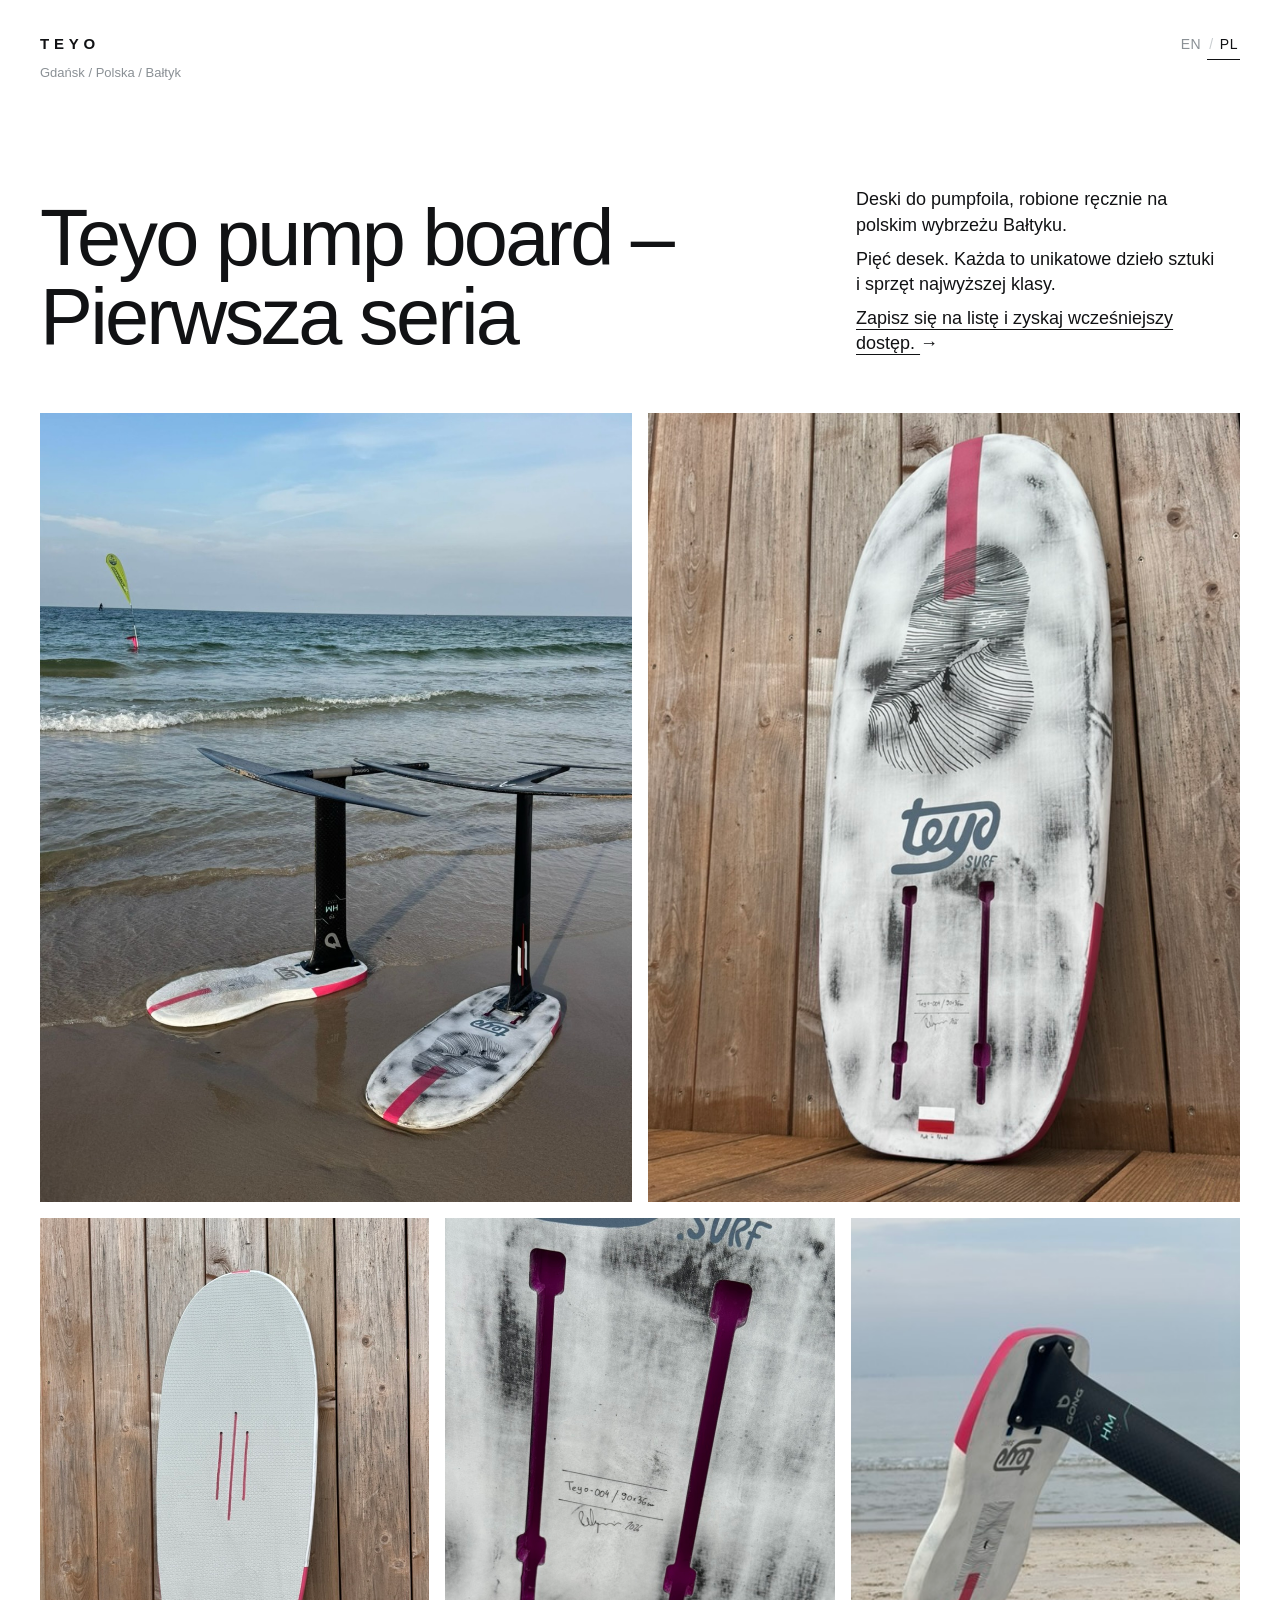
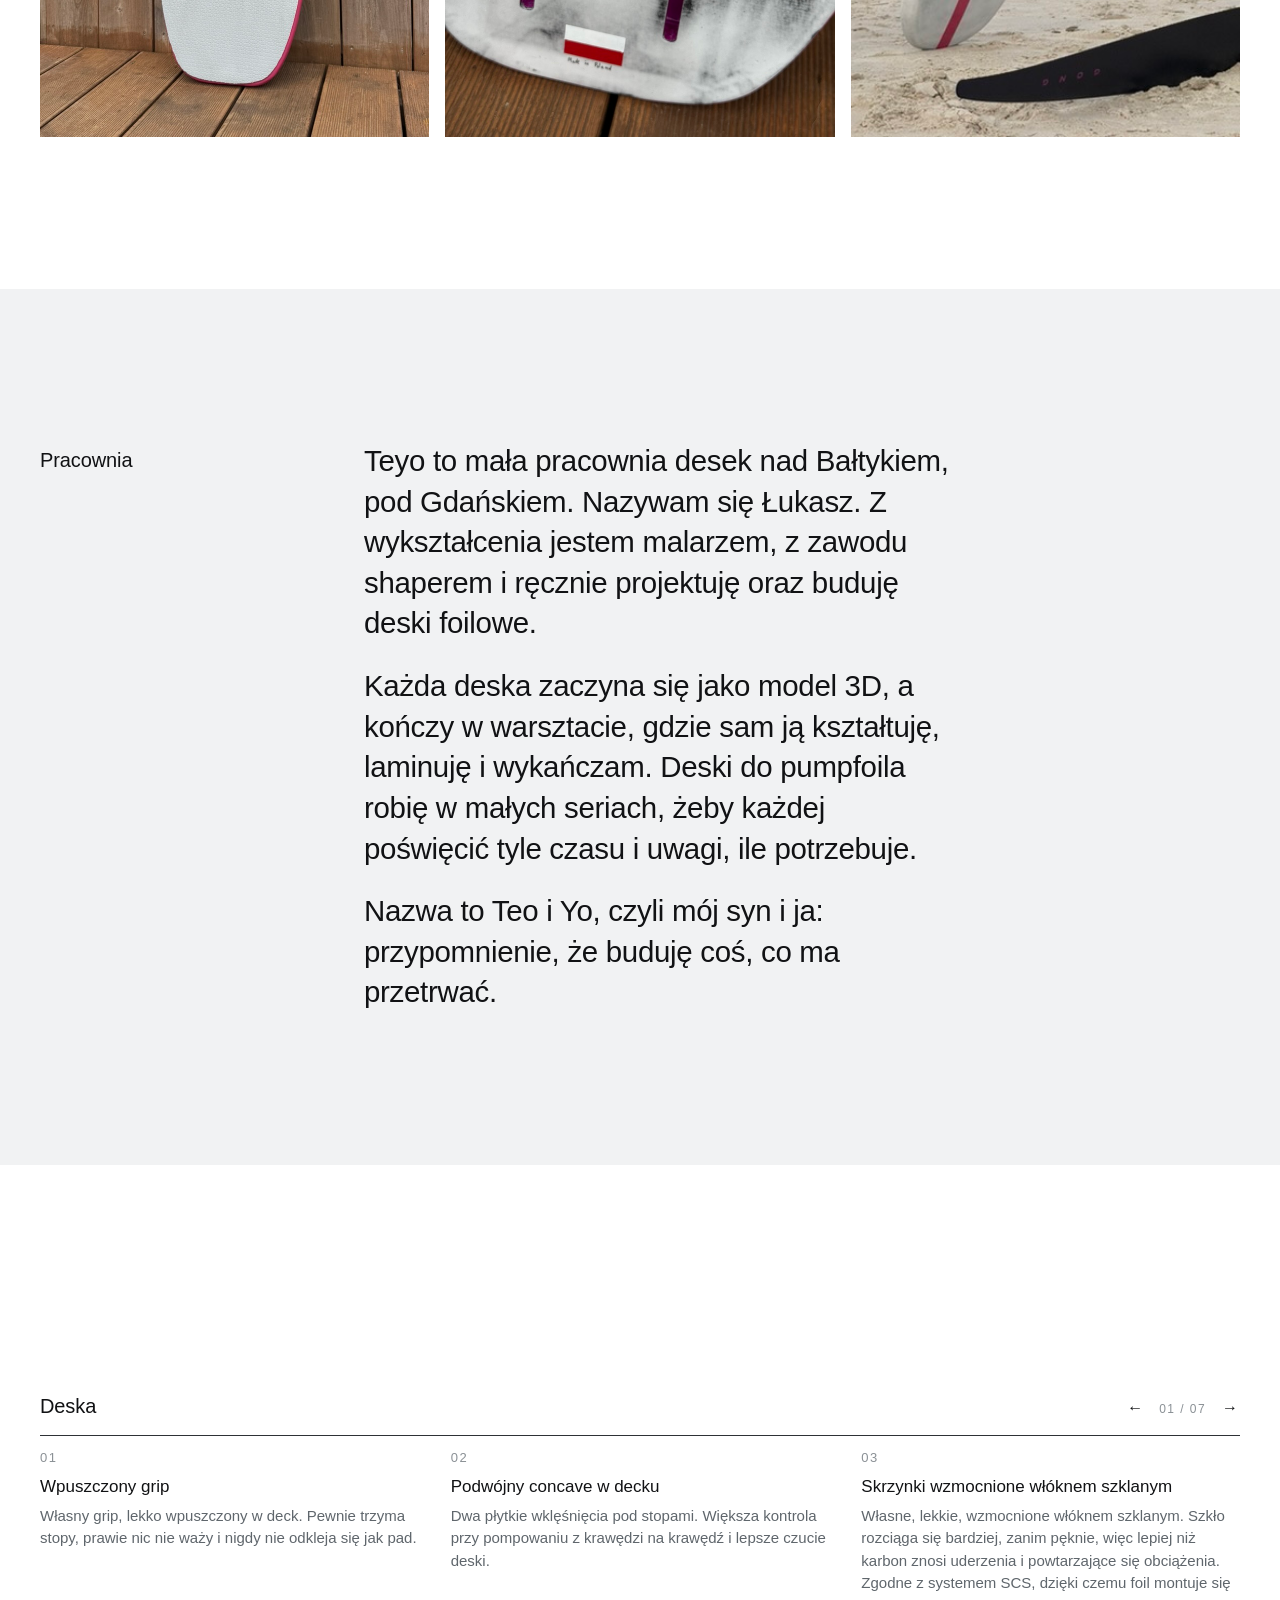
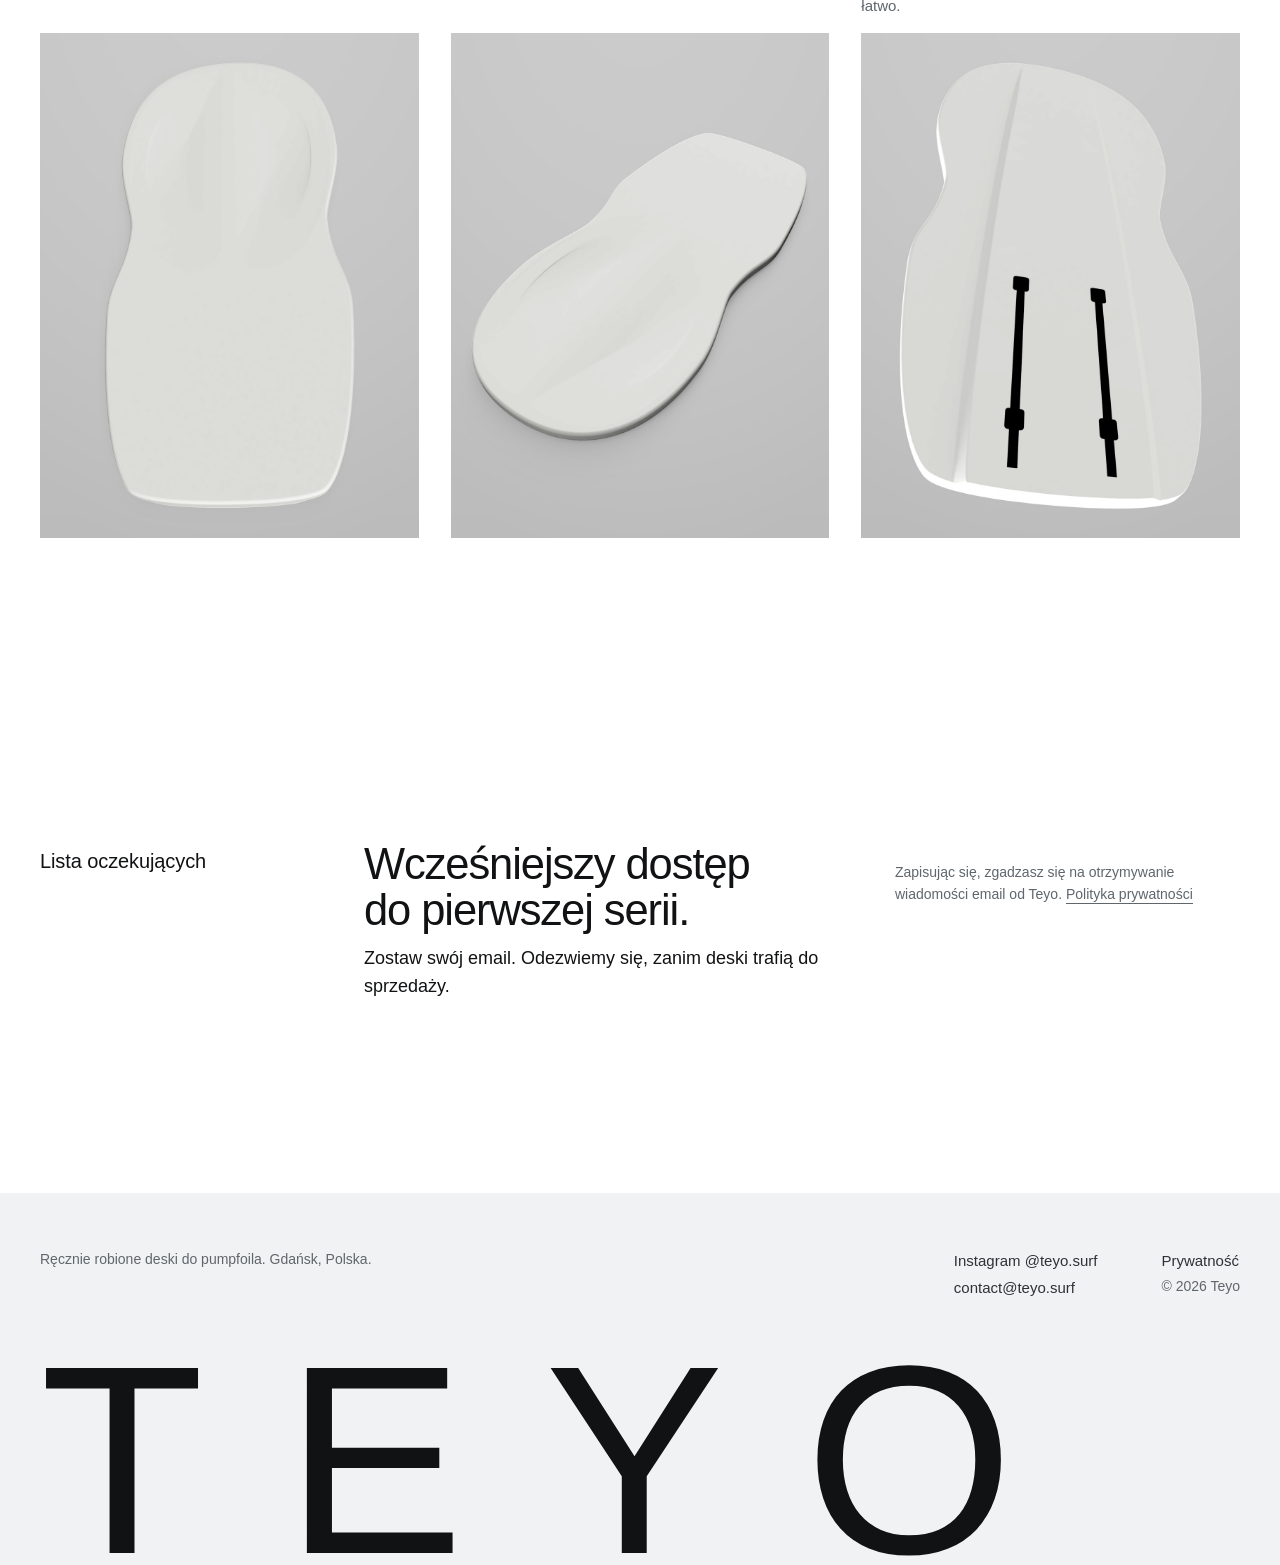
==== pl/index.html @ 52863d44 "Polish version, EN/PL switch, workshop section, carousel renders, design pass, micro-animations Co-A" ====
<!doctype html>
<html lang="pl">
<head>
  <meta charset="utf-8">
  <meta name="viewport" content="width=device-width, initial-scale=1">
  <title>Teyo pump board – Pierwsza seria</title>
  <meta name="description" content="Ręcznie robione deski do pumpfoila znad Bałtyku, Gdańsk. Pierwsza seria: pięć numerowanych desek. Zapisz się na listę oczekujących i zyskaj wcześniejszy dostęp.">
  <link rel="canonical" href="https://teyo.surf/pl/">
  <link rel="alternate" hreflang="en" href="https://teyo.surf/">
  <link rel="alternate" hreflang="pl" href="https://teyo.surf/pl/">
  <link rel="alternate" hreflang="x-default" href="https://teyo.surf/">
  <meta name="theme-color" content="#ffffff">
  <script>document.documentElement.classList.add('js')</script>

  <link rel="icon" href="../favicon.svg" type="image/svg+xml">
  <link rel="icon" href="../favicon-32.png" type="image/png" sizes="32x32">
  <link rel="apple-touch-icon" href="../apple-touch-icon.png">

  <meta property="og:type" content="website">
  <meta property="og:site_name" content="Teyo">
  <meta property="og:url" content="https://teyo.surf/pl/">
  <meta property="og:title" content="Teyo pump board – Pierwsza seria">
  <meta property="og:description" content="Ręcznie robione deski do pumpfoila znad Bałtyku. Pięć numerowanych desek. Zapisz się na listę oczekujących i zyskaj wcześniejszy dostęp.">
  <meta property="og:image" content="https://teyo.surf/images/og.jpg">
  <meta property="og:image:width" content="1200">
  <meta property="og:image:height" content="630">
  <meta property="og:image:alt" content="Teyo pump board. Pierwsza seria.">
  <meta property="og:locale" content="pl_PL">
  <meta name="twitter:card" content="summary_large_image">

  <link rel="stylesheet" href="../styles.css">
</head>
<body>
  <a class="skip" href="#waitlist">Przejdź do listy oczekujących</a>

  <header class="topbar">
    <div class="wrap">
      <div class="brand">
        <a class="wordmark" href="./">TEYO</a>
        <span class="brand__place">Gdańsk / Polska / Bałtyk</span>
      </div>
      <nav class="lang label" aria-label="Język">
        <a href="../" data-lang="en" hreflang="en" lang="en">EN</a>
        <a href="./" data-lang="pl" aria-current="true">PL</a>
      </nav>
    </div>
  </header>

  <main>
    <section class="intro">
      <div class="wrap intro__grid">
        <h1 class="lines"><span class="line"><span data-line style="--i:0">Teyo pump board&nbsp;–</span></span> <span class="line"><span data-line style="--i:1">Pierwsza seria</span></span></h1>
        <div class="intro__text reveal" style="--d:3">
          <p>Deski do pumpfoila, robione ręcznie na polskim wybrzeżu Bałtyku.</p>
          <p>Pięć desek. Każda to unikatowe dzieło sztuki i sprzęt najwyższej klasy.</p>
          <p><a class="intro__link" href="#waitlist">Zapisz się na listę i zyskaj wcześniejszy dostęp. <span aria-hidden="true">&rarr;</span></a></p>
        </div>
      </div>
    </section>

    <!-- PHOTOS — images/photo-1.jpg … photo-5.jpg (3:4). A grey placeholder shows if a file is missing. -->
    <div class="wrap photos">
      <figure class="photo photo--drift reveal reveal--settle" style="--d:0" data-label="Zdjęcie 1">
        <img src="../images/photo-1.jpg" alt="Dwie deski Teyo z foilami na brzegu Bałtyku" width="768" height="1024" loading="lazy" onerror="this.remove()">
      </figure>
      <figure class="photo reveal reveal--settle" style="--d:1" data-label="Zdjęcie 2">
        <img src="../images/photo-2.jpg" alt="Spód deski Teyo" width="768" height="1024" loading="lazy" onerror="this.remove()">
      </figure>
      <figure class="photo reveal reveal--settle" style="--d:2" data-label="Zdjęcie 3">
        <img src="../images/photo-3.jpg" alt="Szary grip na decku deski Teyo" width="768" height="1024" loading="lazy" onerror="this.remove()">
      </figure>
      <figure class="photo reveal reveal--settle" style="--d:0" data-label="Zdjęcie 4">
        <img src="../images/photo-4.jpg" alt="Deska numer Teyo-004, podpisana, zrobiona w Polsce" width="768" height="1024" loading="lazy" onerror="this.remove()">
      </figure>
      <figure class="photo reveal reveal--settle" style="--d:1" data-label="Zdjęcie 5">
        <img src="../images/photo-5.jpg" alt="Deska Teyo z foilem na plaży" width="768" height="1024" loading="lazy" onerror="this.remove()">
      </figure>
    </div>

    <section class="about" aria-labelledby="about-label">
      <div class="wrap section-grid">
        <h2 class="side-head reveal" id="about-label">Pracownia</h2>
        <div class="about__text">
          <p class="reveal" style="--d:1">Teyo to mała pracownia desek nad Bałtykiem, pod Gdańskiem. Nazywam się Łukasz. Z wykształcenia jestem malarzem, z zawodu shaperem i ręcznie projektuję oraz buduję deski foilowe.</p>
          <p class="reveal" style="--d:2">Każda deska zaczyna się jako model 3D, a kończy w warsztacie, gdzie sam ją kształtuję, laminuję i wykańczam. Deski do pumpfoila robię w małych seriach, żeby każdej poświęcić tyle czasu i uwagi, ile potrzebuje.</p>
          <p class="reveal" style="--d:3">Nazwa to Teo i Yo, czyli mój syn i ja: przypomnienie, że buduję coś, co ma przetrwać.</p>
        </div>
      </div>
    </section>

    <!-- FEATURES CAROUSEL
         Photos: images/feature-1.jpg … feature-7.jpg (grey placeholder until the file exists). -->
    <section class="features" aria-labelledby="features-label">
      <div class="wrap">
        <div class="features__head reveal">
          <h2 class="side-head" id="features-label">Deska</h2>
          <div class="features__nav" hidden>
            <button type="button" class="features__btn" data-dir="-1" aria-label="Poprzednia">&larr;</button>
            <span class="features__count" aria-live="polite">01 / 07</span>
            <button type="button" class="features__btn" data-dir="1" aria-label="Następna">&rarr;</button>
          </div>
        </div>
        <ol class="features__track reveal" tabindex="0" style="--d:1">
          <li class="feature">
            <span class="feature__no">01</span>
            <h3 class="feature__title">Wpuszczony grip</h3>
            <p class="feature__text">Własny grip, lekko wpuszczony w deck. Pewnie trzyma stopy, prawie nic nie waży i nigdy nie odkleja się jak pad.</p>
            <figure class="photo feature__photo" data-label="Zdjęcie">
              <img src="../images/feature-1.jpg" alt="Render decku z góry, z wgłębieniem na wpuszczony grip" width="1080" height="1440" loading="lazy" onerror="this.remove()">
            </figure>
          </li>
          <li class="feature">
            <span class="feature__no">02</span>
            <h3 class="feature__title">Podwójny concave w decku</h3>
            <p class="feature__text">Dwa płytkie wklęśnięcia pod stopami. Większa kontrola przy pompowaniu z krawędzi na krawędź i lepsze czucie deski.</p>
            <figure class="photo feature__photo" data-label="Zdjęcie">
              <img src="../images/feature-2.jpg" alt="Render decku pod kątem, widoczny podwójny concave" width="1080" height="1440" loading="lazy" onerror="this.remove()">
            </figure>
          </li>
          <li class="feature">
            <span class="feature__no">03</span>
            <h3 class="feature__title">Skrzynki wzmocnione włóknem szklanym</h3>
            <p class="feature__text">Własne, lekkie, wzmocnione włóknem szklanym. Szkło rozciąga się bardziej, zanim pęknie, więc lepiej niż karbon znosi uderzenia i powtarzające się obciążenia. Zgodne z systemem SCS, dzięki czemu foil montuje się łatwo.</p>
            <figure class="photo feature__photo" data-label="Zdjęcie">
              <img src="../images/feature-3.jpg" alt="Render spodu z dwiema skrzynkami na foil" width="1080" height="1440" loading="lazy" onerror="this.remove()">
            </figure>
          </li>
          <li class="feature">
            <span class="feature__no">04</span>
            <h3 class="feature__title">Kanały w spodzie</h3>
            <p class="feature__text">Podłużne kanały wlaminowane w spód działają jak żebra: wzmacniają spodnią powłokę i zwiększają sztywność skrętną, nie dokładając wagi.</p>
            <figure class="photo feature__photo" data-label="Zdjęcie">
              <img src="../images/feature-4.jpg" alt="Render spodu z podłużnymi kanałami" width="1080" height="1440" loading="lazy" onerror="this.remove()">
            </figure>
          </li>
          <li class="feature">
            <span class="feature__no">05</span>
            <h3 class="feature__title">Autorska grafika</h3>
            <p class="feature__text">Każdą grafikę ręcznie rysuje shaper, z wykształcenia malarz, więc nie ma dwóch takich samych desek. Deska z duszą, zbudowana przede wszystkim do najwyższych osiągów na wodzie.</p>
            <figure class="photo feature__photo" data-label="Zdjęcie">
              <img src="../images/feature-5.jpg" alt="Ręcznie rysowana grafika fali na desce" width="1080" height="1440" loading="lazy" onerror="this.remove()">
            </figure>
          </li>
          <li class="feature">
            <span class="feature__no">06</span>
            <h3 class="feature__title">Wytrzymała przekładka karbon–PVC</h3>
            <p class="feature__text">Rdzeń z gęstej pianki PVC o zamkniętych komórkach, 80 kg/m³. Razem z karbonowymi powłokami na górze i na dole, wzmocnionymi pod skrzynkami, tworzy sztywną, trwałą przekładkę, która nie nasiąka wodą.</p>
            <figure class="photo feature__photo" data-label="Zdjęcie">
              <img src="../images/feature-6.jpg" alt="Render spodu i krawędzi, widoczna grubość deski" width="1080" height="1440" loading="lazy" onerror="this.remove()">
            </figure>
          </li>
          <li class="feature">
            <span class="feature__no">07</span>
            <h3 class="feature__title">Lekkość z założenia</h3>
            <p class="feature__text">Każdy gram był przemyślany, od rdzenia po grip. Mniejsza masa to mniejsza bezwładność: deska od razu reaguje na każde pompowanie, lepiej niesie prędkość i naturalnie prowadzi się pod stopami.</p>
            <figure class="photo feature__photo" data-label="Zdjęcie">
              <img src="../images/feature-7.jpg" alt="Render całej deski od strony dziobu" width="1080" height="1440" loading="lazy" onerror="this.remove()">
            </figure>
          </li>
        </ol>
      </div>
    </section>

    <section class="waitlist" id="waitlist" aria-labelledby="waitlist-title">
      <div class="wrap section-grid">
        <p class="side-head reveal">Lista oczekujących</p>
        <div class="waitlist__body">
        <div class="reveal" style="--d:1">
          <h2 id="waitlist-title">Wcześniejszy dostęp do pierwszej serii.</h2>
          <p class="waitlist__lead">Zostaw swój email. Odezwiemy się, zanim deski trafią do sprzedaży.</p>
        </div>

        <div class="waitlist__form reveal" style="--d:2">
          <!-- KIT FORM (JavaScript embed) -->
          <script async data-uid="64d6f48a3a" src="https://teyo-surf.kit.com/64d6f48a3a/index.js"></script>
          <!-- END KIT FORM -->

          <p class="waitlist__note">Zapisując się, zgadzasz się na otrzymywanie wiadomości email od Teyo. <a href="privacy.html">Polityka prywatności</a></p>
        </div>
        </div>
      </div>
    </section>
  </main>

  <footer class="footer">
    <div class="wrap footer__grid">
      <div>
        <p class="footer__small">Ręcznie robione deski do pumpfoila. Gdańsk, Polska.</p>
      </div>
      <ul>
        <li><a href="https://www.instagram.com/teyo.surf/" rel="noopener">Instagram @teyo.surf</a></li>
        <li><a href="mailto:contact@teyo.surf">contact@teyo.surf</a></li>
      </ul>
      <ul>
        <li><a href="privacy.html">Prywatność</a></li>
        <li class="footer__small">© 2026 Teyo</li>
      </ul>
    </div>
    <p class="wrap footer__name reveal" aria-hidden="true">TEYO</p>
  </footer>

  <dialog class="lightbox" aria-label="Zdjęcie">
    <button type="button" class="lightbox__close" aria-label="Zamknij">&times;</button>
    <button type="button" class="lightbox__arrow lightbox__arrow--prev" aria-label="Poprzednie zdjęcie">&larr;</button>
    <button type="button" class="lightbox__arrow lightbox__arrow--next" aria-label="Następne zdjęcie">&rarr;</button>
    <figure class="lightbox__stage">
      <img class="lightbox__img" src="" alt="">
      <figcaption class="lightbox__caption"></figcaption>
    </figure>
    <span class="lightbox__count" aria-live="polite"></span>
  </dialog>

  <script src="../main.js" defer></script>
</body>
</html>
---- styles.css ----
/* Teyo — teyo.surf */

:root {
  --black: #111214;
  --graphite: #2e3236;
  --grey-1: #5f666c;
  --grey-2: #8a9095;
  --grey-3: #c9cdd0;
  --grey-4: #e6e8e9;
  --grey-5: #f1f2f3;
  --white: #ffffff;

  --font: -apple-system, BlinkMacSystemFont, "Helvetica Neue", Helvetica, Arial, sans-serif;
  --gutter: 20px;
  --max: 1280px;
  --section: 96px;

  --ease-out: cubic-bezier(0.22, 1, 0.36, 1);
  --ease-soft: cubic-bezier(0.33, 1, 0.68, 1);
  --t-press: 140ms;
  --t-hover: 180ms;
  --t-ui: 240ms;
  --t-reveal: 800ms;
}

*,
*::before,
*::after { box-sizing: border-box; }

html { -webkit-text-size-adjust: 100%; }

body {
  margin: 0;
  font-family: var(--font);
  font-size: 17px;
  line-height: 1.55;
  color: var(--graphite);
  background: var(--white);
  -webkit-font-smoothing: antialiased;
}

img { display: block; max-width: 100%; }

a { color: inherit; text-underline-offset: 3px; text-decoration-thickness: 1px; }
a:hover { opacity: .65; }

:focus-visible { outline: 1px solid currentColor; outline-offset: 3px; }

.wrap {
  width: 100%;
  max-width: var(--max);
  margin: 0 auto;
  padding: 0 var(--gutter);
}

.label {
  margin: 0;
  font-size: 12px;
  letter-spacing: .18em;
  text-transform: uppercase;
  color: var(--grey-1);
}

.wordmark {
  font-size: 15px;
  font-weight: 700;
  letter-spacing: .32em;
  text-decoration: none;
  color: var(--black);
}

.skip { position: absolute; left: -9999px; }
.skip:focus { left: var(--gutter); top: 12px; z-index: 10; background: var(--white); padding: 6px 10px; }

/* Top bar */

.topbar .wrap {
  display: flex;
  justify-content: space-between;
  align-items: flex-start;
  gap: 16px;
  padding-top: 22px;
  padding-bottom: 22px;
}

.brand { display: flex; flex-direction: column; gap: 8px; }
.brand__place { font-size: 13px; color: var(--grey-2); }

.lang {
  display: flex;
  gap: 4px;
  font-size: 14px;
  letter-spacing: .04em;
  text-transform: none;
}
.lang a {
  padding: 2px;
  text-decoration: none;
  color: var(--grey-2);
}
.lang a + a::before {
  content: "/";
  margin-right: 6px;
  color: var(--grey-3);
}
.lang a[aria-current] { color: var(--black); }

/* Section heads: one readable size, left column on wide screens */

.side-head {
  margin: 0 0 24px;
  font-size: 20px;
  font-weight: 500;
  line-height: 1.3;
  letter-spacing: -.005em;
  color: var(--black);
}

/* Intro */

.intro { padding: 48px 0 40px; }

.intro h1 {
  margin: 0 0 28px;
  font-size: clamp(34px, 9.2vw, 72px);
  font-weight: 300;
  line-height: 1;
  letter-spacing: -.035em;
  color: var(--black);
}

.intro__text {
  max-width: 36ch;
  font-size: 18px;
  line-height: 1.4;
  color: var(--black);
}

.intro__text p { margin: 0 0 .5em; }
.intro__text p:last-child { margin: 0; }

.intro__link {
  font-weight: 500;
  text-decoration: underline;
  text-decoration-thickness: 1px;
  text-underline-offset: 5px;
}
.intro__link span { display: inline-block; transition: transform .2s; }
.intro__link:hover { opacity: 1; }
.intro__link:hover span { transform: translateX(4px); }

/* Photos — grey placeholder until the image file exists */

.photos {
  display: grid;
  grid-template-columns: 1fr 1fr;
  gap: 8px;
  padding-bottom: var(--section);
}

.photo {
  position: relative;
  margin: 0;
  aspect-ratio: 3 / 4;
  background: var(--grey-5);
  overflow: hidden;
}

/* Mobile: first photo full width, then a 2 × 2 grid */
.photos .photo:first-child { grid-column: 1 / -1; }

.photo::before {
  content: attr(data-label);
  position: absolute;
  left: 14px;
  bottom: 12px;
  font-size: 11px;
  letter-spacing: .16em;
  text-transform: uppercase;
  color: var(--grey-2);
}

.photo img {
  position: absolute;
  inset: 0;
  width: 100%;
  height: 100%;
  object-fit: cover;
}

.photo--zoom { cursor: zoom-in; }
.photo--zoom:not(:has(img)) { cursor: default; }
.photo--zoom img { transition: opacity .2s; }

/* Lightbox */

.lightbox {
  width: 100vw;
  height: 100vh;
  height: 100dvh;
  max-width: none;
  max-height: none;
  margin: 0;
  padding: 0;
  border: 0;
  background: transparent;
  overscroll-behavior: contain;
}

.lightbox::backdrop { background: var(--white); }

.lightbox[open] {
  display: flex;
  align-items: center;
  justify-content: center;
}

.lightbox__stage {
  display: flex;
  flex-direction: column;
  align-items: center;
  justify-content: center;
  width: 100%;
  height: 100%;
  margin: 0;
  padding: 64px 16px;
}

.lightbox__img {
  flex: 0 1 auto;
  max-width: 100%;
  max-height: 100%;
  min-height: 0;
  width: auto;
  height: auto;
  object-fit: contain;
  user-select: none;
  -webkit-user-drag: none;
}

.lightbox__caption {
  flex: 0 0 auto;
  display: none;
  width: 100%;
  max-width: 560px;
  padding-top: 16px;
}

.lightbox--captioned .lightbox__caption { display: block; }

.lightbox__close,
.lightbox__arrow {
  position: fixed;
  z-index: 1;
  width: 44px;
  height: 44px;
  padding: 0;
  font: 300 22px/1 var(--font);
  color: var(--black);
  background: none;
  border: 0;
  cursor: pointer;
}

.lightbox__close { top: 12px; right: 12px; font-size: 32px; }

/* Mobile: arrows in the bottom corners, clear of the photo */
.lightbox__arrow { bottom: 10px; }
.lightbox__arrow--prev { left: 8px; }
.lightbox__arrow--next { right: 8px; }
.lightbox--single .lightbox__arrow { display: none; }

.lightbox__close:hover,
.lightbox__arrow:hover { opacity: .55; }

.lightbox__count {
  position: fixed;
  top: 26px;
  left: 20px;
  font-size: 12px;
  letter-spacing: .12em;
  color: var(--grey-2);
  font-variant-numeric: tabular-nums;
}

@media (min-width: 760px) {
  .lightbox__stage { padding: 72px 88px; }
  .lightbox__arrow { top: 50%; bottom: auto; transform: translateY(-50%); }
  .lightbox__arrow--prev { left: 24px; }
  .lightbox__arrow--next { right: 24px; }
  .lightbox__count { left: 40px; }
}

/* About — its own field, a tone step away from the white page */

.about {
  padding: var(--section) 0;
  background: var(--grey-5);
}

.about__text {
  max-width: 36ch;
  font-size: clamp(21px, 2.3vw, 30px);
  font-weight: 300;
  line-height: 1.38;
  letter-spacing: -.01em;
  color: var(--black);
}

.about__text p { margin: 0 0 .75em; }
.about__text p:last-child { margin: 0; }

/* Features carousel */

.features { padding: calc(var(--section) * 1.5) 0 var(--section); }

.features__head {
  display: flex;
  justify-content: space-between;
  align-items: baseline;
  gap: 16px;
}
.features__head .side-head { margin: 0; }


.features__nav {
  display: flex;
  align-items: baseline;
  gap: 14px;
}
.features__nav[hidden] { display: none; }

.features__btn {
  padding: 0 2px;
  font: inherit;
  font-size: 16px;
  line-height: 1;
  color: var(--black);
  background: none;
  border: 0;
  cursor: pointer;
}
.features__btn:hover { opacity: .55; }

.features__count {
  white-space: nowrap;
  font-size: 12px;
  letter-spacing: .12em;
  color: var(--grey-2);
  font-variant-numeric: tabular-nums;
}

.features__track {
  display: grid;
  grid-auto-flow: column;
  grid-auto-columns: 78%;
  gap: 24px;
  margin: 16px 0 0;
  padding: 0;
  list-style: none;
  border-top: 1px solid var(--graphite);
  overflow-x: auto;
  scroll-snap-type: x mandatory;
  overscroll-behavior-x: contain;
  scrollbar-width: none;
}
.features__track::-webkit-scrollbar { display: none; }

.feature {
  display: flex;
  flex-direction: column;
  padding-top: 12px;
  scroll-snap-align: start;
}

.feature__no {
  display: block;
  font-size: 13px;
  letter-spacing: .12em;
  color: var(--grey-2);
  font-variant-numeric: tabular-nums;
}

.feature__title {
  margin: 6px 0 4px;
  font-size: 17px;
  font-weight: 500;
  color: var(--black);
}

.feature__photo { margin-top: 16px; }

.feature__text {
  flex: 1;
  margin: 0;
  font-size: 15px;
  line-height: 1.5;
  color: var(--grey-1);
}

@media (min-width: 760px) {
  .features__track {
    grid-auto-columns: calc((100% - 2 * 32px) / 3);
    gap: 32px;
  }
}

/* Waitlist */

.waitlist { padding: var(--section) 0; }

.waitlist h2 {
  margin: 0 0 12px;
  font-size: clamp(32px, 3.4vw, 48px);
  font-weight: 300;
  line-height: 1.05;
  letter-spacing: -.025em;
  color: var(--black);
  text-wrap: balance;
}

.waitlist__lead { margin: 0 0 40px; font-size: 18px; color: var(--black); }

.waitlist__form { min-width: 0; max-width: 520px; }

.waitlist__note {
  margin: 20px 0 0;
  font-size: 14px;
  color: var(--grey-1);
}

/* Footer — a designed close: the name returns at full width */

.footer {
  padding: 56px 0 0;
  font-size: 15px;
  background: var(--grey-5);
  overflow: hidden;
}

.footer__grid { display: grid; gap: 18px; }

.footer ul { margin: 0; padding: 0; list-style: none; }
.footer li + li { margin-top: 4px; }
.footer a { text-decoration: none; }
.footer a:hover { text-decoration: underline; opacity: 1; }
.footer__small { margin: 0; color: var(--grey-1); font-size: 14px; }

.footer__name {
  margin: 56px auto 0;
  font-size: clamp(72px, 21vw, 300px);
  font-weight: 500;
  line-height: .78;
  letter-spacing: .3em;
  color: var(--black);
  white-space: nowrap;
  user-select: none;
}

/* Motion. Hidden states apply only under .js, so without JavaScript everything is visible.
   Transform and opacity only; prefers-reduced-motion keeps content and drops the travel. */

/* Section entrances: parts arrive in reading order (--d = order) */
.js .reveal {
  opacity: 0;
  transform: translateY(24px);
  transition: opacity var(--t-reveal) var(--ease-out), transform var(--t-reveal) var(--ease-out);
  transition-delay: calc(var(--d, 0) * 80ms);
}
.js .reveal.in { opacity: 1; transform: none; }

/* Photos settle from a slight scale instead of rising */
.js .reveal--settle { transform: none; }
.js .reveal--settle img {
  transform: scale(1.08);
  transition: transform 1.4s var(--ease-soft), opacity var(--t-hover) ease;
  transition-delay: calc(var(--d, 0) * 80ms);
}
.js .reveal--settle.in img { transform: scale(1); }

/* Signature: the headline rises line by line from behind its own baseline */
.lines .line { display: block; overflow: hidden; padding-bottom: .1em; margin-bottom: -.1em; }
.lines [data-line] { display: block; white-space: nowrap; }
.js .lines [data-line] {
  transform: translateY(105%);
  animation: line-rise 1s var(--ease-out) forwards;
  animation-delay: calc(var(--i, 0) * 110ms + 150ms);
}
@keyframes line-rise { to { transform: none; } }

/* One moving picture: the Baltic photo drifts very slowly */
.photo--drift img { animation: drift 24s ease-in-out infinite alternate; }
@keyframes drift { from { scale: 1; } to { scale: 1.06; } }

/* Feedback under the hand */
.photos .photo--zoom img,
.features .photo--zoom img { transition: transform 900ms var(--ease-soft), opacity var(--t-hover) ease; }
.photos .photo--zoom:hover img,
.features .photo--zoom:hover img { transform: scale(1.035); }
.photo--zoom:active img { opacity: .9; }

.lang a,
.footer a,
.waitlist__note a { position: relative; text-decoration: none; }
.lang a::after,
.footer a::after,
.waitlist__note a::after {
  content: "";
  position: absolute;
  left: 0;
  right: 0;
  bottom: -2px;
  height: 1px;
  background: currentColor;
  transform: scaleX(0);
  transform-origin: right;
  transition: transform var(--t-ui) var(--ease-out);
}
.lang a[aria-current]::after,
.waitlist__note a::after { transform: scaleX(1); }
.lang a:hover::after,
.footer a:hover::after,
.waitlist__note a:hover::after { transform: scaleX(1); transform-origin: left; }
.lang a + a::before { position: static; }
.footer a:hover { text-decoration: none; }

.wordmark { display: inline-block; transition: transform var(--t-hover) var(--ease-out); }
.wordmark:hover { opacity: 1; transform: translateX(2px); }

.features__btn { transition: transform var(--t-hover) var(--ease-out), opacity var(--t-hover) ease; }
.features__btn[data-dir="-1"]:hover { transform: translateX(-3px); }
.features__btn[data-dir="1"]:hover { transform: translateX(3px); }
.features__btn:active { transform: scale(.88); transition-duration: var(--t-press); }

.feature__title { transition: transform var(--t-ui) var(--ease-out); }
.feature:hover .feature__title { transform: translateX(4px); }

.waitlist .formkit-form .formkit-submit:active { transform: scale(.98); }

/* Lightbox opens from a slight scale, controls answer the pointer */
.lightbox[open] .lightbox__stage { animation: lb-in 380ms var(--ease-out); }
@keyframes lb-in { from { opacity: 0; transform: scale(.97); } }
.lightbox__img { transition: opacity var(--t-hover) ease; }
.lightbox__close { transition: transform var(--t-ui) var(--ease-out), opacity var(--t-hover) ease; }
.lightbox__close:hover { transform: rotate(90deg); }
.lightbox__arrow:active { transform: scale(.88); }
@media (min-width: 760px) {
  .lightbox__arrow:active { transform: translateY(-50%) scale(.88); }
}

@media (prefers-reduced-motion: reduce) {
  .js .reveal { transform: none; transition: opacity .3s; transition-delay: 0s; }
  .js .reveal--settle img,
  .js .lines [data-line] { transform: none; animation: none; transition: none; }
  .photo--drift img { animation: none; }
  .photos .photo--zoom:hover img,
  .features .photo--zoom:hover img,
  .feature:hover .feature__title,
  .wordmark:hover,
  .features__btn:hover,
  .lightbox__close:hover { transform: none; }
  .lightbox[open] .lightbox__stage { animation: none; }
}

@media (min-width: 760px) {
  :root { --gutter: 40px; --section: 152px; }

  .topbar .wrap { padding-top: 32px; padding-bottom: 32px; }
  .intro { padding: 72px 0 56px; }

  /* Desktop: two large photos, then three */
  .photos {
    grid-template-columns: repeat(6, 1fr);
    gap: 16px;
  }
  .photos .photo { grid-column: span 2; }
  .photos .photo:nth-child(-n+2) { grid-column: span 3; }

  .footer__grid {
    grid-template-columns: 1fr auto auto;
    gap: 64px;
    align-items: start;
  }
}

@media (min-width: 960px) {
  /* Headline left, intro text right, bottoms aligned */
  .intro__grid {
    display: grid;
    grid-template-columns: 8fr 4fr;
    gap: 48px;
    align-items: end;
  }
  .intro h1 { margin: 0; font-size: clamp(56px, 6.2vw, 92px); }

  /* Every section: head in the left quarter, content in the rest */
  .section-grid {
    display: grid;
    grid-template-columns: 3fr 9fr;
    gap: 32px;
    align-items: start;
  }
  .section-grid > .side-head { margin: 0; padding-top: .3em; }

  .waitlist__body {
    display: grid;
    grid-template-columns: 7fr 5fr;
    gap: 48px;
  }
}

/* Privacy page */

.legal { padding: 40px 0 96px; }
.legal .wrap { max-width: 720px; }

.legal h1 {
  margin: 0 0 8px;
  font-size: clamp(32px, 7vw, 48px);
  font-weight: 300;
  letter-spacing: -.015em;
  line-height: 1.1;
  color: var(--black);
}

.legal h2 {
  margin: 44px 0 10px;
  font-size: 13px;
  font-weight: 500;
  letter-spacing: .14em;
  text-transform: uppercase;
  color: var(--black);
}

.legal ul { padding-left: 1.1em; }
.legal li { margin-bottom: 4px; }
.legal .updated { color: var(--grey-2); font-size: 14px; margin: 0; }

/* Kit form overrides
   Kit ships its own styles (and inline styles), so these use !important.
   Works for both the JavaScript embed and the HTML embed. */

.waitlist .formkit-form {
  display: block !important;
  width: 100% !important;
  min-width: 0 !important;
  max-width: 100% !important;
  margin: 0 !important;
  padding: 0 !important;
  background: transparent !important;
  border: 0 !important;
  border-radius: 0 !important;
  box-shadow: none !important;
  font-family: var(--font) !important;
  color: var(--graphite) !important;
}

.waitlist .formkit-form [data-style],
.waitlist .formkit-form .formkit-column {
  display: block !important;
  width: 100% !important;
  min-height: 0 !important;
  margin: 0 !important;
  padding: 0 !important;
  background: none !important;
}

.waitlist .formkit-form .formkit-header,
.waitlist .formkit-form .formkit-subheader,
.waitlist .formkit-form .formkit-guarantee,
.waitlist .formkit-form .formkit-disclaimer,
.waitlist .formkit-form .formkit-background { display: none !important; }

.waitlist .formkit-form .formkit-fields,
.waitlist .formkit-form [data-element="fields"] {
  display: flex !important;
  flex-direction: column !important;
  flex-wrap: nowrap !important;
  gap: 12px !important;
  margin: 0 !important;
}

.waitlist .formkit-form .formkit-field,
.waitlist .formkit-form .formkit-submit {
  flex: 0 0 auto !important;
  width: 100% !important;
  margin: 0 !important;
}

.waitlist .formkit-form .formkit-input,
.waitlist .formkit-form .formkit-select,
.waitlist .formkit-form select,
.waitlist .formkit-form input[type="text"],
.waitlist .formkit-form input[type="email"] {
  width: 100% !important;
  height: 52px !important;
  margin: 0 !important;
  padding: 0 2px !important;
  font-family: var(--font) !important;
  font-size: 17px !important;
  font-weight: 400 !important;
  line-height: 1.3 !important;
  color: var(--black) !important;
  background: transparent !important;
  border: 0 !important;
  border-bottom: 1px solid var(--grey-3) !important;
  border-radius: 0 !important;
  box-shadow: none !important;
  outline: none !important;
  -webkit-appearance: none !important;
  appearance: none !important;
}

.waitlist .formkit-form .formkit-input::placeholder {
  color: var(--grey-2) !important;
  opacity: 1 !important;
}

.waitlist .formkit-form .formkit-input:focus,
.waitlist .formkit-form select:focus {
  border-bottom-color: var(--black) !important;
}

.waitlist .formkit-form select {
  padding-right: 28px !important;
  background-image: url("data:image/svg+xml,%3Csvg xmlns='http://www.w3.org/2000/svg' width='12' height='8' viewBox='0 0 12 8'%3E%3Cpath d='M1 1l5 5 5-5' fill='none' stroke='%238a9095' stroke-width='1.2'/%3E%3C/svg%3E") !important;
  background-repeat: no-repeat !important;
  background-position: right 4px center !important;
  cursor: pointer;
}

.waitlist .formkit-form .formkit-input:-webkit-autofill {
  -webkit-text-fill-color: var(--black) !important;
  -webkit-box-shadow: 0 0 0 100px var(--white) inset !important;
}

.waitlist .formkit-form .formkit-submit {
  position: relative !important;
  height: 52px !important;
  margin-top: 16px !important;
  padding: 0 24px !important;
  font-family: var(--font) !important;
  font-size: 13px !important;
  font-weight: 500 !important;
  letter-spacing: .18em !important;
  text-transform: uppercase !important;
  color: var(--white) !important;
  background: var(--black) !important;
  border: 1px solid var(--black) !important;
  border-radius: 0 !important;
  box-shadow: none !important;
  cursor: pointer;
  transition: background .2s, color .2s;
}

.waitlist .formkit-form .formkit-submit:hover {
  color: var(--black) !important;
  background: transparent !important;
}

.waitlist .formkit-form .formkit-submit > span {
  display: block !important;
  padding: 0 !important;
  background: none !important;
  transition: none !important;
}

.waitlist .formkit-form .formkit-submit:hover > span,
.waitlist .formkit-form .formkit-submit:focus > span { background: none !important; }

.waitlist .formkit-form .formkit-spinner { display: none; }
.waitlist .formkit-form[data-active] .formkit-spinner { display: flex; }

.waitlist .formkit-form .formkit-alert {
  margin: 0 0 16px !important;
  padding: 12px 14px !important;
  font-size: 14px !important;
  text-align: left !important;
  border-radius: 0 !important;
  list-style: none !important;
}

.waitlist .formkit-form .formkit-alert:empty { display: none !important; }

.waitlist .formkit-form .formkit-alert-success {
  color: var(--graphite) !important;
  background: var(--grey-5) !important;
  border: 1px solid var(--grey-4) !important;
}

.waitlist .formkit-form .formkit-alert-error {
  color: var(--graphite) !important;
  background: transparent !important;
  border: 1px solid var(--grey-3) !important;
}

.waitlist .formkit-form .formkit-powered-by-convertkit-container {
  justify-content: flex-start !important;
  margin: 12px 0 0 !important;
  opacity: .4;
}

.waitlist .formkit-form .formkit-powered-by-convertkit {
  transform: scale(.65) !important;
  transform-origin: left center !important;
}
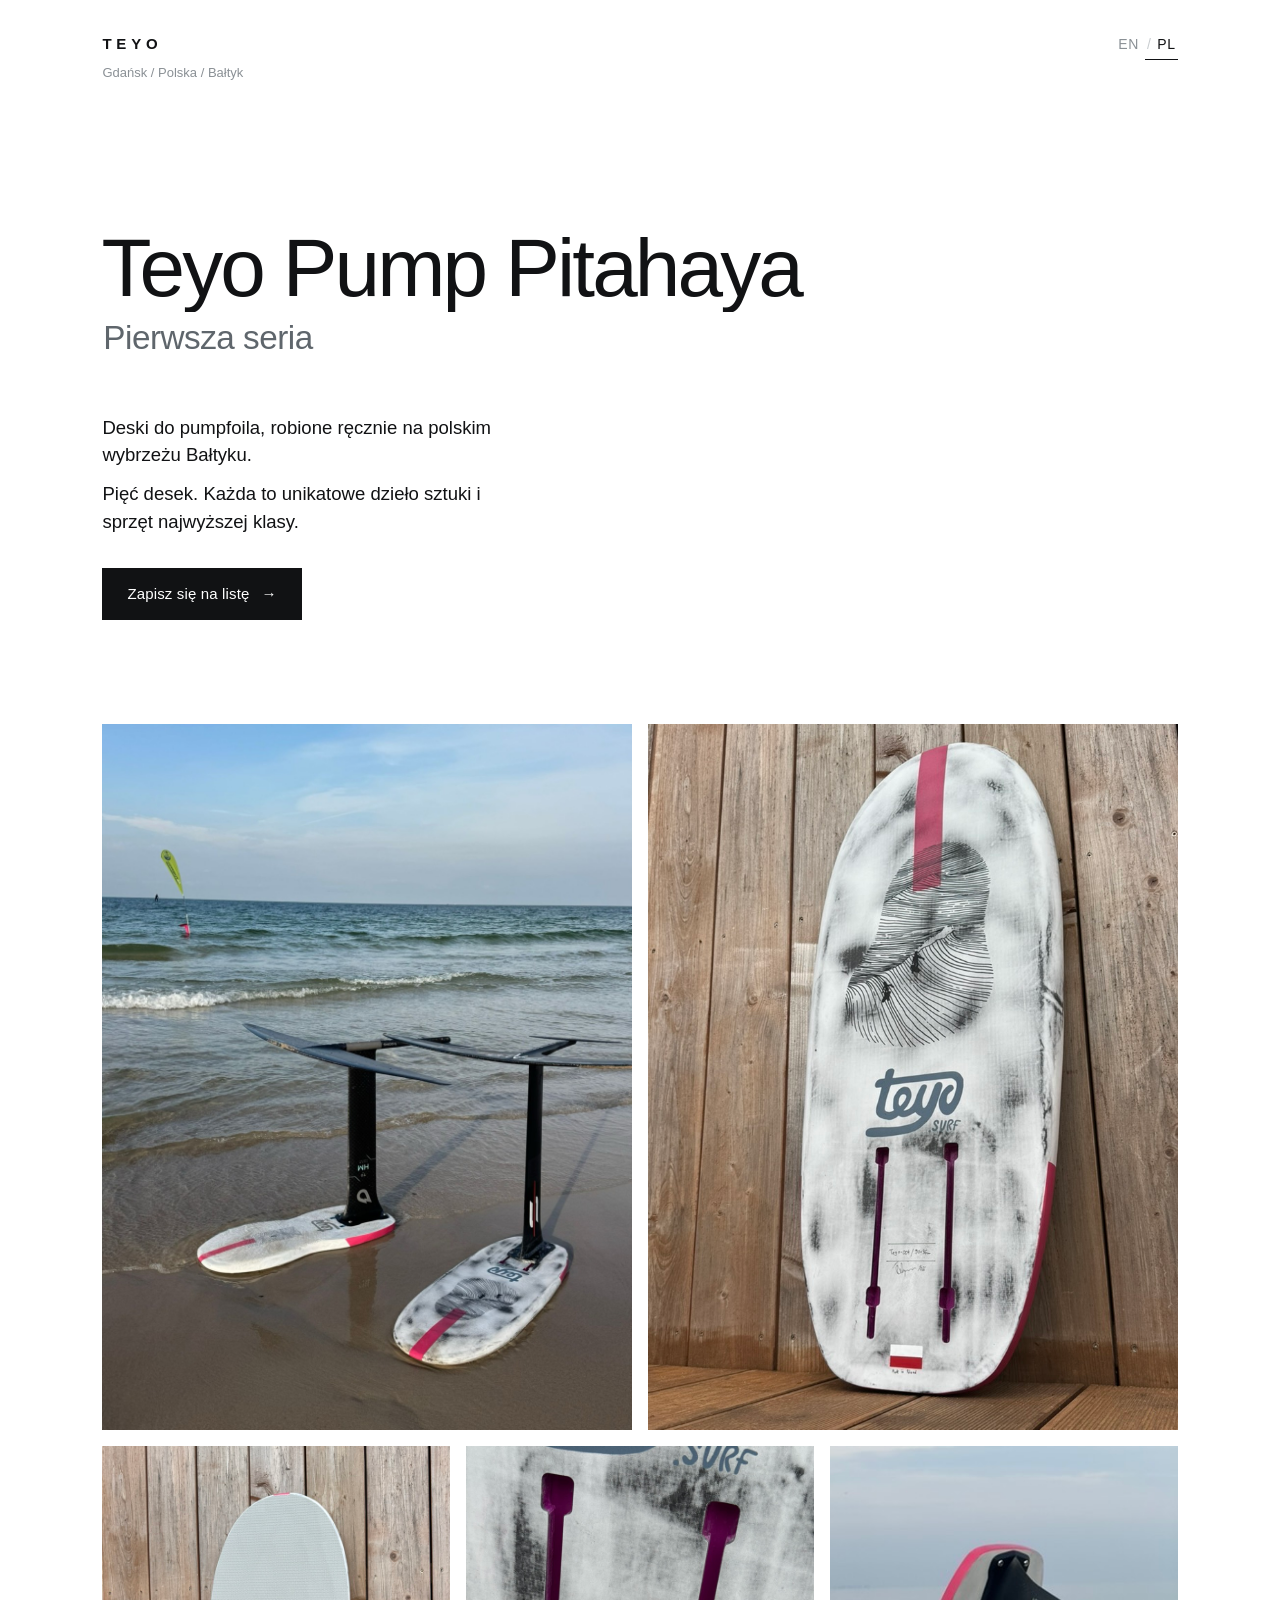
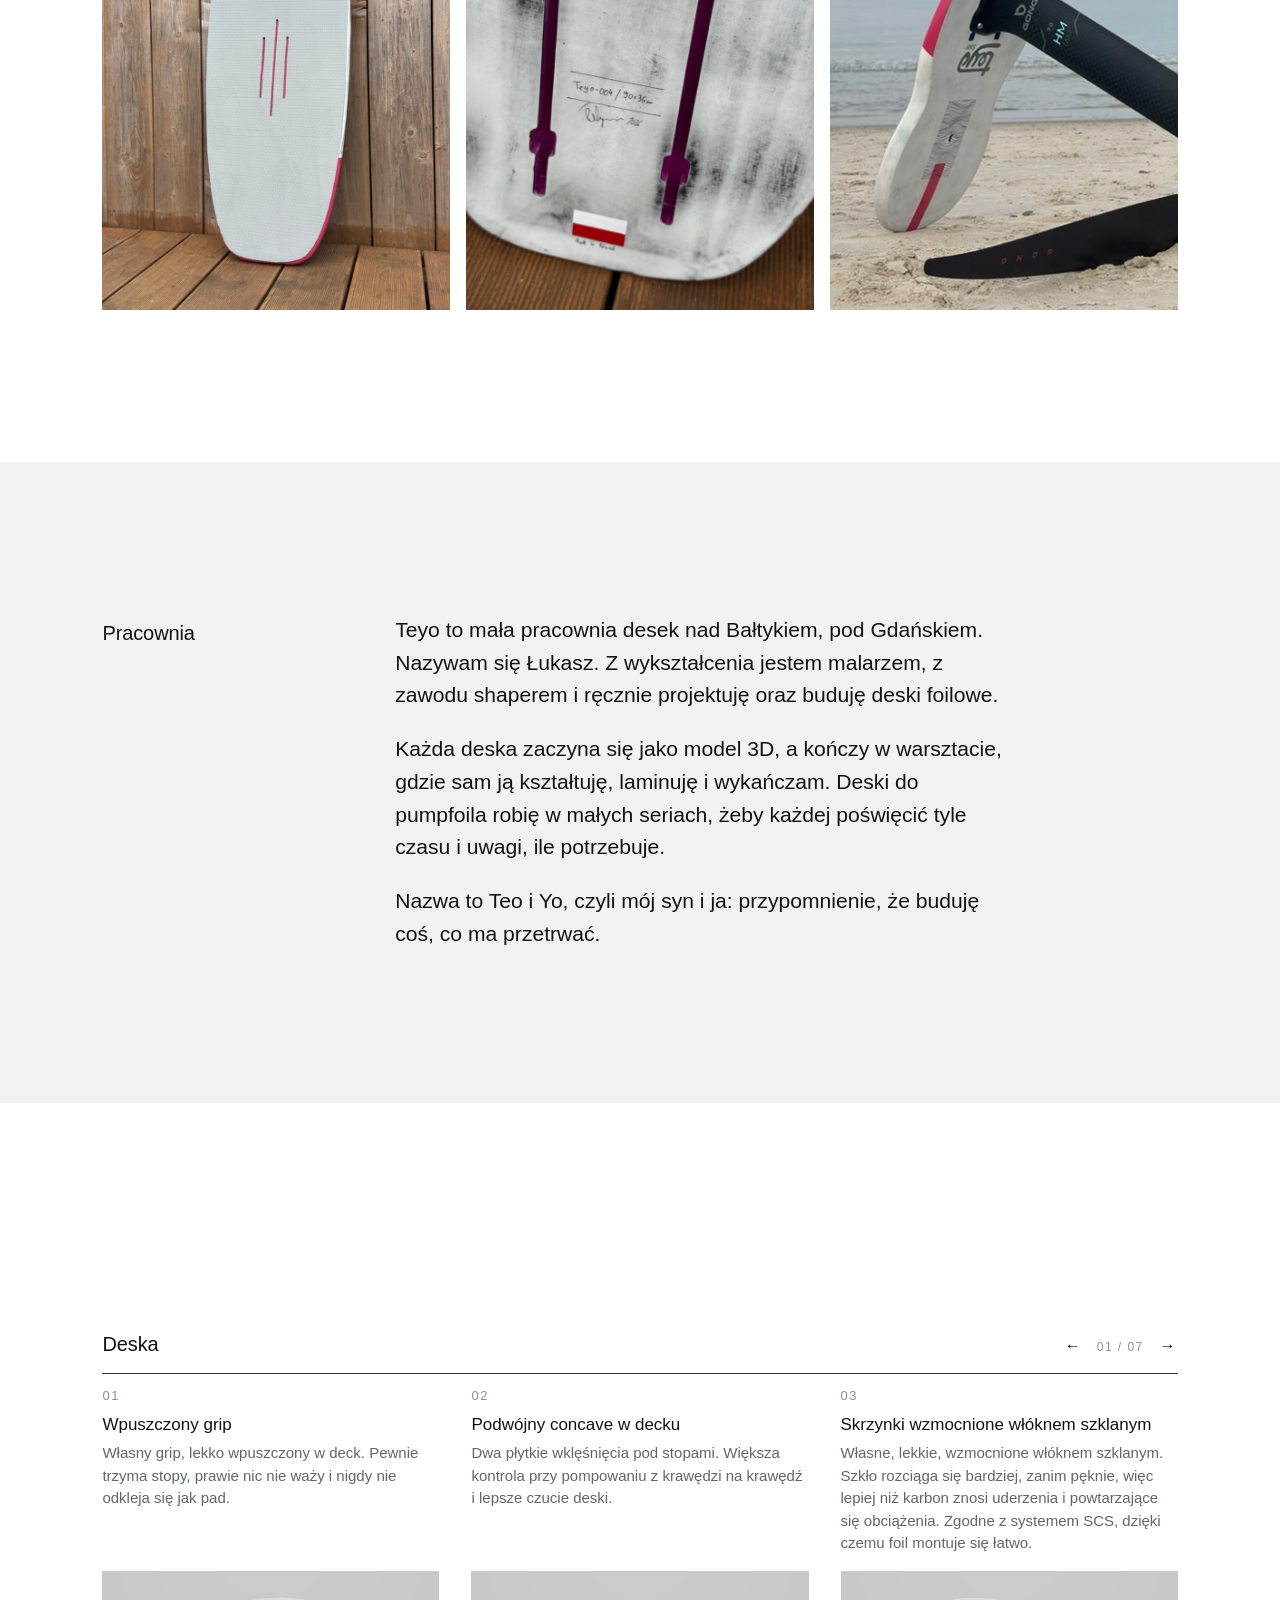
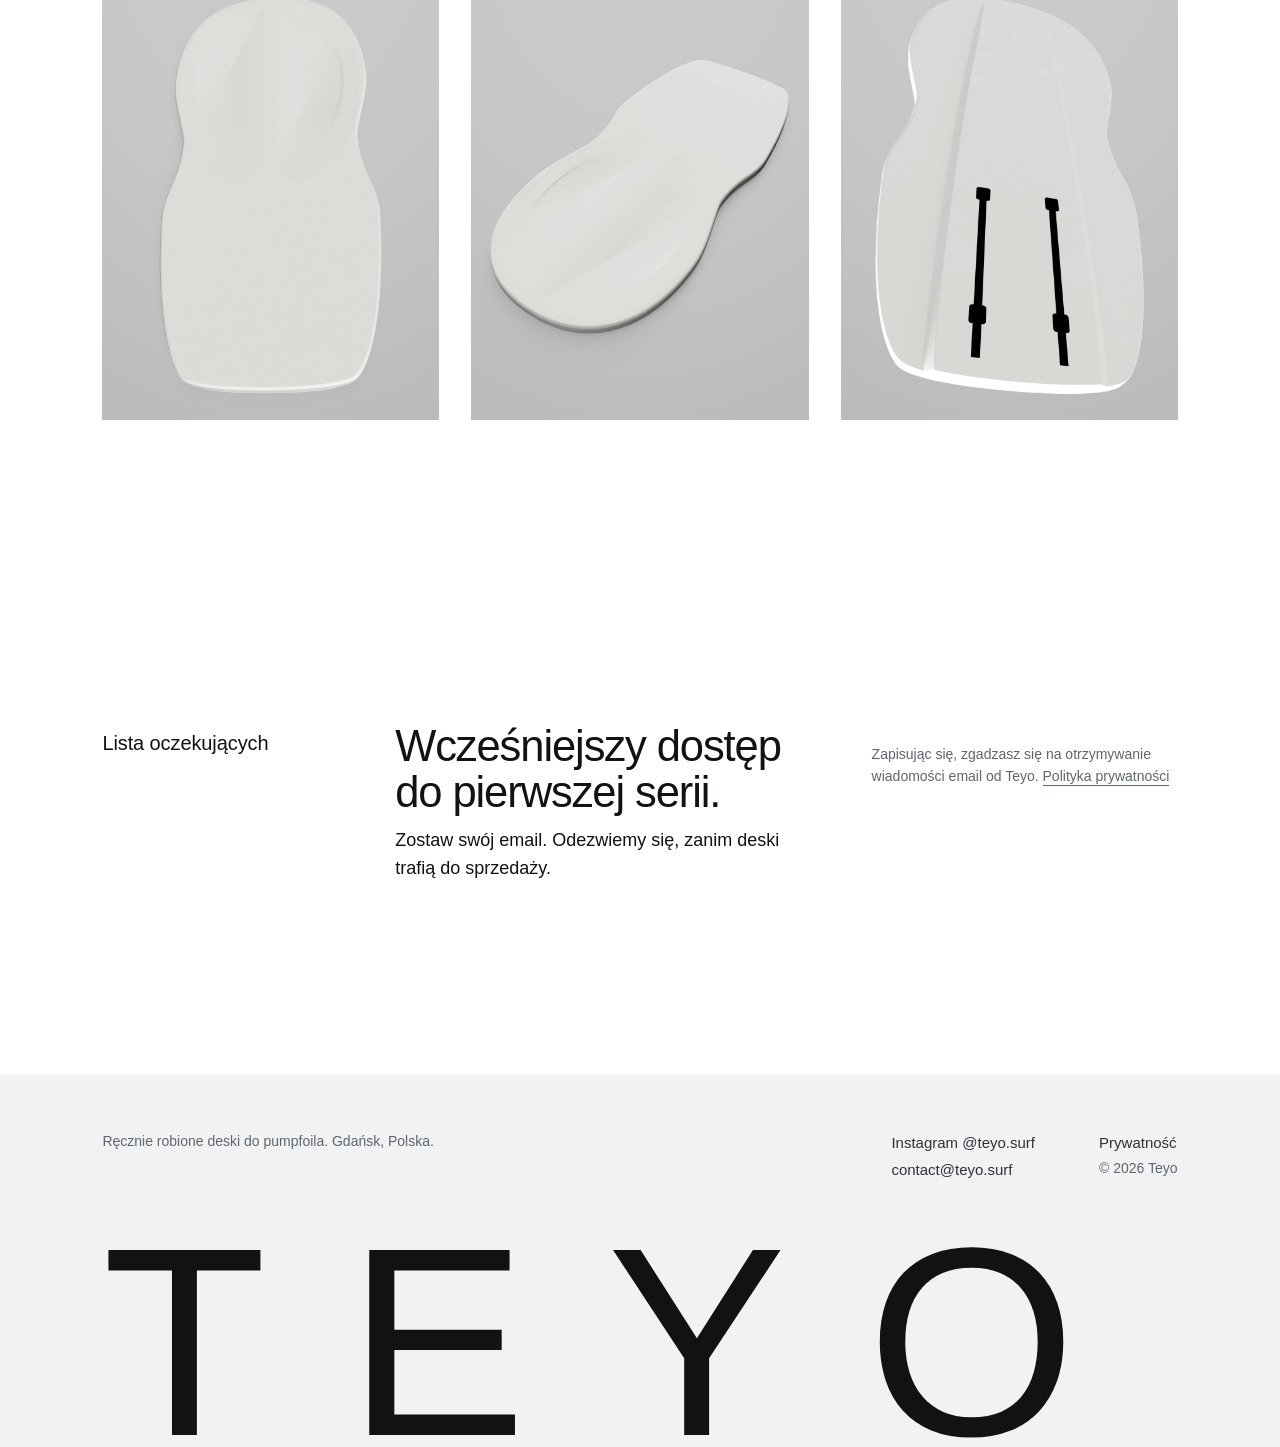
==== commit 7bf54ab4: "Hero: Teyo Pump Pitahaya title with subtitle, stacked layout, CTA button, wider margins, smaller wor" ====
--- a/pl/index.html
+++ b/pl/index.html
@@ -3,7 +3,7 @@
 <head>
   <meta charset="utf-8">
   <meta name="viewport" content="width=device-width, initial-scale=1">
-  <title>Teyo pump board – Pierwsza seria</title>
+  <title>Teyo Pump Pitahaya – Pierwsza seria</title>
   <meta name="description" content="Ręcznie robione deski do pumpfoila znad Bałtyku, Gdańsk. Pierwsza seria: pięć numerowanych desek. Zapisz się na listę oczekujących i zyskaj wcześniejszy dostęp.">
   <link rel="canonical" href="https://teyo.surf/pl/">
   <link rel="alternate" hreflang="en" href="https://teyo.surf/">
@@ -19,16 +19,16 @@
   <meta property="og:type" content="website">
   <meta property="og:site_name" content="Teyo">
   <meta property="og:url" content="https://teyo.surf/pl/">
-  <meta property="og:title" content="Teyo pump board – Pierwsza seria">
+  <meta property="og:title" content="Teyo Pump Pitahaya – Pierwsza seria">
   <meta property="og:description" content="Ręcznie robione deski do pumpfoila znad Bałtyku. Pięć numerowanych desek. Zapisz się na listę oczekujących i zyskaj wcześniejszy dostęp.">
   <meta property="og:image" content="https://teyo.surf/images/og.jpg">
   <meta property="og:image:width" content="1200">
   <meta property="og:image:height" content="630">
-  <meta property="og:image:alt" content="Teyo pump board. Pierwsza seria.">
+  <meta property="og:image:alt" content="Teyo Pump Pitahaya. Pierwsza seria.">
   <meta property="og:locale" content="pl_PL">
   <meta name="twitter:card" content="summary_large_image">
 
-  <link rel="stylesheet" href="../styles.css">
+  <link rel="stylesheet" href="../styles.css?v=11">
 </head>
 <body>
   <a class="skip" href="#waitlist">Przejdź do listy oczekujących</a>
@@ -49,11 +49,16 @@
   <main>
     <section class="intro">
       <div class="wrap intro__grid">
-        <h1 class="lines"><span class="line"><span data-line style="--i:0">Teyo pump board&nbsp;–</span></span> <span class="line"><span data-line style="--i:1">Pierwsza seria</span></span></h1>
-        <div class="intro__text reveal" style="--d:3">
-          <p>Deski do pumpfoila, robione ręcznie na polskim wybrzeżu Bałtyku.</p>
-          <p>Pięć desek. Każda to unikatowe dzieło sztuki i sprzęt najwyższej klasy.</p>
-          <p><a class="intro__link" href="#waitlist">Zapisz się na listę i zyskaj wcześniejszy dostęp. <span aria-hidden="true">&rarr;</span></a></p>
+        <h1 class="intro__title lines">
+          <span class="line"><span data-line style="--i:0">Teyo Pump Pitahaya</span></span><span class="sr-only"> – </span>
+          <span class="line intro__sub"><span data-line style="--i:1">Pierwsza seria</span></span>
+        </h1>
+        <div class="intro__body">
+          <div class="intro__text reveal" style="--d:3">
+            <p>Deski do pumpfoila, robione ręcznie na polskim wybrzeżu Bałtyku.</p>
+            <p>Pięć desek. Każda to unikatowe dzieło sztuki i sprzęt najwyższej klasy.</p>
+          </div>
+          <a class="button reveal" style="--d:4" href="#waitlist">Zapisz się na listę <span class="button__arrow" aria-hidden="true">&rarr;</span></a>
         </div>
       </div>
     </section>
@@ -210,6 +215,6 @@
     <span class="lightbox__count" aria-live="polite"></span>
   </dialog>
 
-  <script src="../main.js" defer></script>
+  <script src="../main.js?v=11" defer></script>
 </body>
 </html>
--- a/styles.css
+++ b/styles.css
@@ -12,7 +12,7 @@
 
   --font: -apple-system, BlinkMacSystemFont, "Helvetica Neue", Helvetica, Arial, sans-serif;
   --gutter: 20px;
-  --max: 1280px;
+  --max: 1320px;
   --section: 96px;
 
   --ease-out: cubic-bezier(0.22, 1, 0.36, 1);
@@ -116,38 +116,76 @@
   color: var(--black);
 }
 
-/* Intro */
-
-.intro { padding: 48px 0 40px; }
-
-.intro h1 {
-  margin: 0 0 28px;
-  font-size: clamp(34px, 9.2vw, 72px);
+/* Intro — one title (name + subtitle as a single heading), then text, then the action */
+
+.intro { padding: 48px 0 48px; }
+
+.intro__title {
+  margin: 0 0 48px -.04em;              /* optical: pull the big T onto the text edge */
   font-weight: 300;
+  color: var(--black);
+}
+
+.intro__title .line:first-child [data-line] {
+  font-size: clamp(36px, 9.6vw, 72px);
   line-height: 1;
   letter-spacing: -.035em;
-  color: var(--black);
+  white-space: nowrap;
+}
+
+.intro__sub [data-line] {
+  margin-top: .3em;
+  margin-left: .06em;                    /* undo the optical pull for the smaller line */
+  font-size: clamp(20px, 4.2vw, 30px);   /* about 0.4 of the name */
+  line-height: 1.15;
+  letter-spacing: -.015em;
+  color: var(--grey-1);
 }
 
 .intro__text {
-  max-width: 36ch;
-  font-size: 18px;
-  line-height: 1.4;
-  color: var(--black);
-}
-
-.intro__text p { margin: 0 0 .5em; }
-.intro__text p:last-child { margin: 0; }
-
-.intro__link {
+  max-width: 40ch;
+  font-size: clamp(17px, 1rem + .2vw, 19px);
+  line-height: 1.5;
+  color: var(--black);
+}
+
+.intro__text p { margin: 0; }
+.intro__text p + p { margin-top: .6em; }
+
+/* Primary action: a real button, square like the form's submit */
+.button {
+  display: inline-flex;
+  align-items: center;
+  gap: 12px;
+  margin-top: 32px;
+  padding: 16px 24px;
+  font-size: 15px;
   font-weight: 500;
-  text-decoration: underline;
-  text-decoration-thickness: 1px;
-  text-underline-offset: 5px;
-}
-.intro__link span { display: inline-block; transition: transform .2s; }
-.intro__link:hover { opacity: 1; }
-.intro__link:hover span { transform: translateX(4px); }
+  letter-spacing: .01em;
+  line-height: 1.2;
+  color: var(--white);
+  background: var(--black);
+  border: 1px solid var(--black);
+  text-decoration: none;
+  transition: background var(--t-hover) ease, color var(--t-hover) ease, transform var(--t-press) var(--ease-out);
+}
+.button:hover { opacity: 1; color: var(--black); background: transparent; }
+
+@media (max-width: 759px) {
+  .button { display: flex; justify-content: space-between; width: 100%; }
+}
+.button:active { transform: scale(.98); }
+.button__arrow { display: inline-block; transition: transform var(--t-ui) var(--ease-out); }
+.button:hover .button__arrow { transform: translateX(4px); }
+
+.sr-only {
+  position: absolute;
+  width: 1px;
+  height: 1px;
+  overflow: hidden;
+  clip: rect(0 0 0 0);
+  white-space: nowrap;
+}
 
 /* Photos — grey placeholder until the image file exists */
 
@@ -299,15 +337,15 @@
 }
 
 .about__text {
-  max-width: 36ch;
-  font-size: clamp(21px, 2.3vw, 30px);
-  font-weight: 300;
-  line-height: 1.38;
-  letter-spacing: -.01em;
-  color: var(--black);
-}
-
-.about__text p { margin: 0 0 .75em; }
+  max-width: 52ch;
+  font-size: clamp(18px, 1rem + .4vw, 22px);
+  font-weight: 400;
+  line-height: 1.55;
+  letter-spacing: 0;
+  color: var(--black);
+}
+
+.about__text p { margin: 0 0 1em; }
 .about__text p:last-child { margin: 0; }
 
 /* Features carousel */
@@ -480,7 +518,7 @@
 
 /* Signature: the headline rises line by line from behind its own baseline */
 .lines .line { display: block; overflow: hidden; padding-bottom: .1em; margin-bottom: -.1em; }
-.lines [data-line] { display: block; white-space: nowrap; }
+.lines [data-line] { display: block; }
 .js .lines [data-line] {
   transform: translateY(105%);
   animation: line-rise 1s var(--ease-out) forwards;
@@ -560,13 +598,16 @@
   .features__btn:hover,
   .lightbox__close:hover { transform: none; }
   .lightbox[open] .lightbox__stage { animation: none; }
+  .button:hover .button__arrow,
+  .button:active { transform: none; }
 }
 
 @media (min-width: 760px) {
-  :root { --gutter: 40px; --section: 152px; }
+  :root { --gutter: clamp(40px, 8vw, 128px); --section: 152px; }
 
   .topbar .wrap { padding-top: 32px; padding-bottom: 32px; }
-  .intro { padding: 72px 0 56px; }
+  .intro { padding: 112px 0 104px; }
+  .intro__title { margin-bottom: 56px; }
 
   /* Desktop: two large photos, then three */
   .photos {
@@ -584,14 +625,8 @@
 }
 
 @media (min-width: 960px) {
-  /* Headline left, intro text right, bottoms aligned */
-  .intro__grid {
-    display: grid;
-    grid-template-columns: 8fr 4fr;
-    gap: 48px;
-    align-items: end;
-  }
-  .intro h1 { margin: 0; font-size: clamp(56px, 6.2vw, 92px); }
+  .intro__title .line:first-child [data-line] { font-size: clamp(56px, 6.4vw, 104px); }
+  .intro__sub [data-line] { font-size: clamp(24px, 2.6vw, 40px); }
 
   /* Every section: head in the left quarter, content in the rest */
   .section-grid {
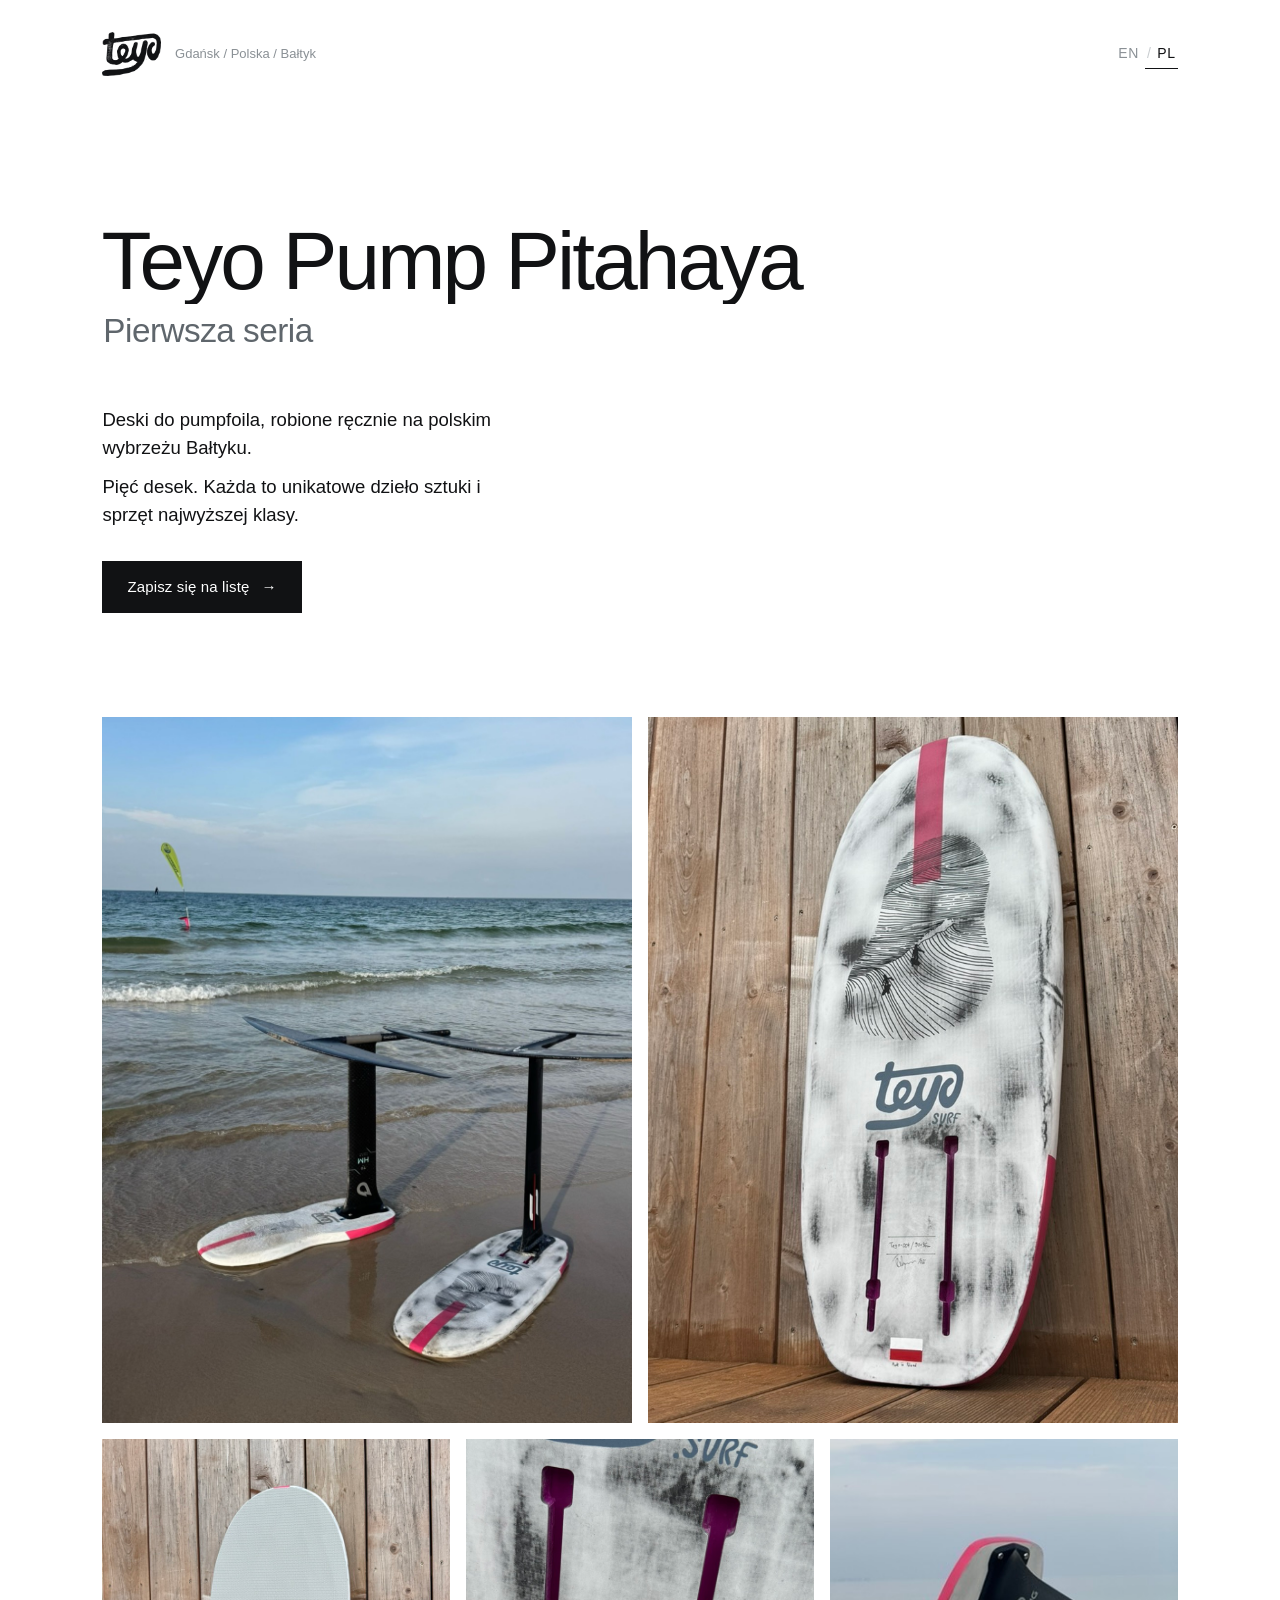
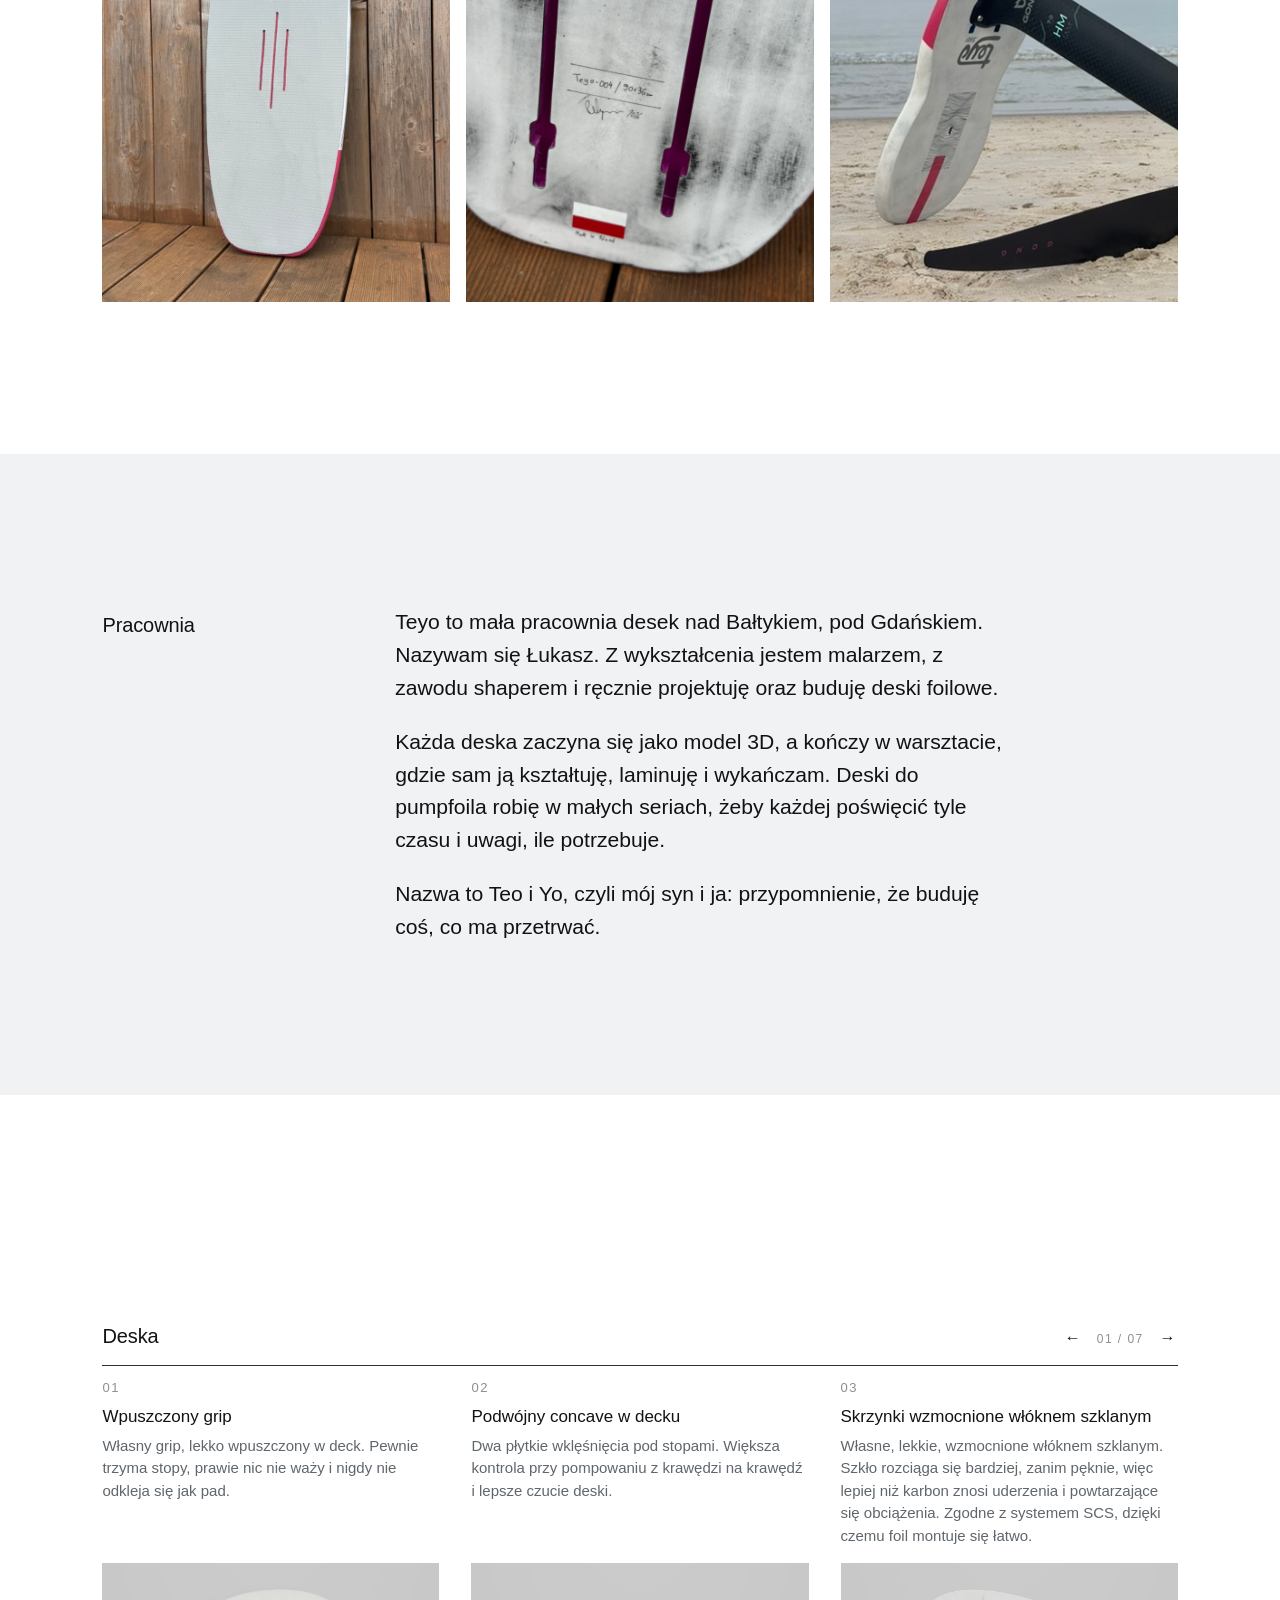
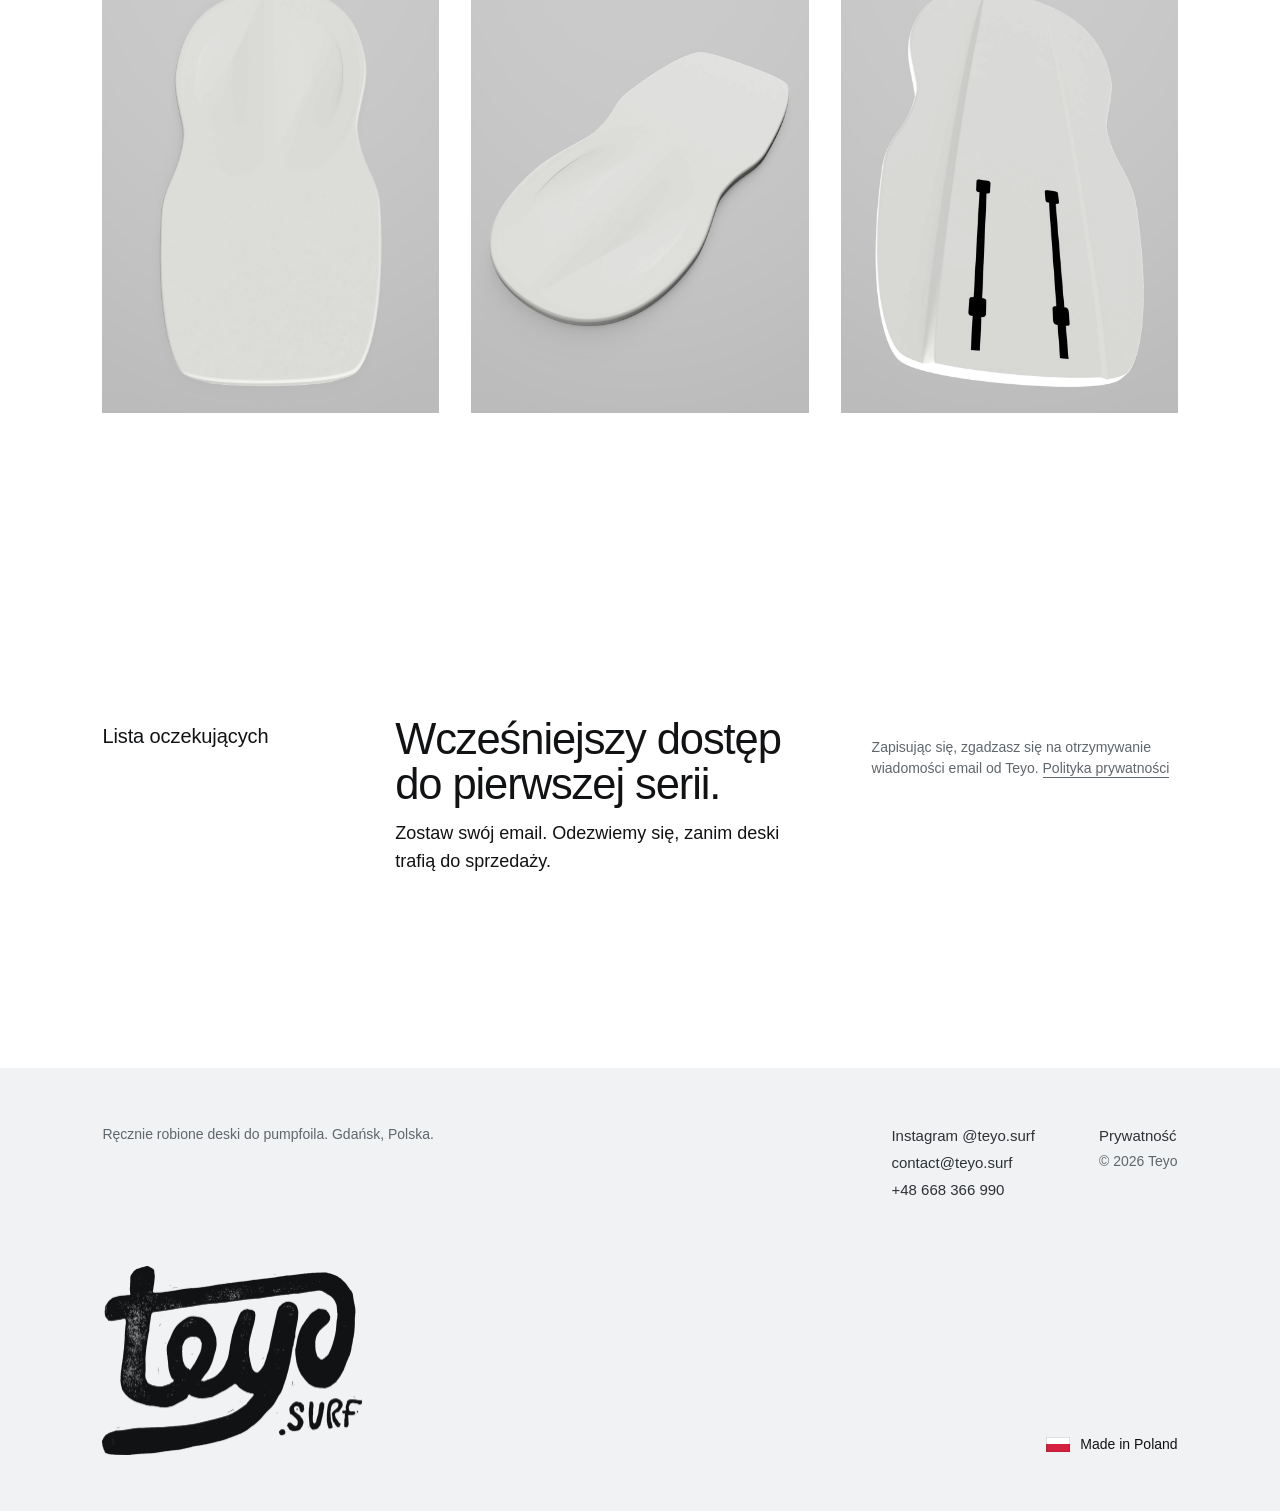
==== commit 458b08a9: "Linocut logo, logo favicons, link preview with logo, Made in Poland and phone in footer Co-Authored-" ====
--- a/pl/index.html
+++ b/pl/index.html
@@ -12,9 +12,9 @@
   <meta name="theme-color" content="#ffffff">
   <script>document.documentElement.classList.add('js')</script>
 
-  <link rel="icon" href="../favicon.svg" type="image/svg+xml">
-  <link rel="icon" href="../favicon-32.png" type="image/png" sizes="32x32">
-  <link rel="apple-touch-icon" href="../apple-touch-icon.png">
+  <link rel="icon" href="../favicon-32.png?v=12" type="image/png" sizes="32x32">
+  <link rel="icon" href="../icon-512.png?v=12" type="image/png" sizes="512x512">
+  <link rel="apple-touch-icon" href="../apple-touch-icon.png?v=12">
 
   <meta property="og:type" content="website">
   <meta property="og:site_name" content="Teyo">
@@ -28,7 +28,7 @@
   <meta property="og:locale" content="pl_PL">
   <meta name="twitter:card" content="summary_large_image">
 
-  <link rel="stylesheet" href="../styles.css?v=11">
+  <link rel="stylesheet" href="../styles.css?v=14">
 </head>
 <body>
   <a class="skip" href="#waitlist">Przejdź do listy oczekujących</a>
@@ -36,7 +36,7 @@
   <header class="topbar">
     <div class="wrap">
       <div class="brand">
-        <a class="wordmark" href="./">TEYO</a>
+        <a class="logo" href="./"><img src="../images/logo-mark.png" alt="Teyo" width="360" height="270"></a>
         <span class="brand__place">Gdańsk / Polska / Bałtyk</span>
       </div>
       <nav class="lang label" aria-label="Język">
@@ -195,13 +195,17 @@
       <ul>
         <li><a href="https://www.instagram.com/teyo.surf/" rel="noopener">Instagram @teyo.surf</a></li>
         <li><a href="mailto:contact@teyo.surf">contact@teyo.surf</a></li>
+        <li><a href="tel:+48668366990">+48 668 366 990</a></li>
       </ul>
       <ul>
         <li><a href="privacy.html">Prywatność</a></li>
         <li class="footer__small">© 2026 Teyo</li>
       </ul>
     </div>
-    <p class="wrap footer__name reveal" aria-hidden="true">TEYO</p>
+    <div class="wrap footer__name reveal">
+      <img src="../images/logo-full.png" alt="" width="1040" height="759" loading="lazy">
+      <p class="made"><span class="made__flag" aria-hidden="true"></span>Made in Poland</p>
+    </div>
   </footer>
 
   <dialog class="lightbox" aria-label="Zdjęcie">
@@ -215,6 +219,6 @@
     <span class="lightbox__count" aria-live="polite"></span>
   </dialog>
 
-  <script src="../main.js?v=11" defer></script>
+  <script src="../main.js?v=14" defer></script>
 </body>
 </html>
--- a/styles.css
+++ b/styles.css
@@ -69,6 +69,12 @@
   color: var(--black);
 }
 
+/* Linocut logo (raster with the print texture kept) */
+.logo { display: inline-block; line-height: 0; }
+.logo img { width: auto; height: 36px; }
+.logo--small img { height: 28px; }
+@media (min-width: 760px) { .logo img { height: 44px; } .logo--small img { height: 32px; } .brand { gap: 20px; } .brand__place { font-size: 14px; } }
+
 .skip { position: absolute; left: -9999px; }
 .skip:focus { left: var(--gutter); top: 12px; z-index: 10; background: var(--white); padding: 6px 10px; }
 
@@ -77,13 +83,13 @@
 .topbar .wrap {
   display: flex;
   justify-content: space-between;
-  align-items: flex-start;
+  align-items: center;
   gap: 16px;
   padding-top: 22px;
   padding-bottom: 22px;
 }
 
-.brand { display: flex; flex-direction: column; gap: 8px; }
+.brand { display: flex; align-items: center; gap: 14px; }
 .brand__place { font-size: 13px; color: var(--grey-2); }
 
 .lang {
@@ -485,14 +491,30 @@
 .footer__small { margin: 0; color: var(--grey-1); font-size: 14px; }
 
 .footer__name {
-  margin: 56px auto 0;
-  font-size: clamp(72px, 21vw, 300px);
-  font-weight: 500;
-  line-height: .78;
-  letter-spacing: .3em;
+  display: flex;
+  align-items: flex-end;
+  justify-content: space-between;
+  gap: 24px;
+  margin: 64px auto 0;
+  padding-bottom: 56px;
+}
+.footer__name img { width: min(46%, 260px); height: auto; }
+
+/* "Made in Poland" with the flag sticker from the board */
+.made {
+  display: flex;
+  align-items: center;
+  gap: 10px;
+  margin: 0;
+  font-size: 14px;
   color: var(--black);
   white-space: nowrap;
-  user-select: none;
+}
+.made__flag {
+  width: 24px;
+  height: 15px;
+  background: linear-gradient(#fff 50%, #d4213d 50%);
+  box-shadow: inset 0 0 0 .5px rgba(17, 18, 20, .25);
 }
 
 /* Motion. Hidden states apply only under .js, so without JavaScript everything is visible.
@@ -562,8 +584,8 @@
 .lang a + a::before { position: static; }
 .footer a:hover { text-decoration: none; }
 
-.wordmark { display: inline-block; transition: transform var(--t-hover) var(--ease-out); }
-.wordmark:hover { opacity: 1; transform: translateX(2px); }
+.logo { transition: transform var(--t-ui) var(--ease-out); }
+.logo:hover { opacity: 1; transform: rotate(-3deg); }
 
 .features__btn { transition: transform var(--t-hover) var(--ease-out), opacity var(--t-hover) ease; }
 .features__btn[data-dir="-1"]:hover { transform: translateX(-3px); }
@@ -594,7 +616,7 @@
   .photos .photo--zoom:hover img,
   .features .photo--zoom:hover img,
   .feature:hover .feature__title,
-  .wordmark:hover,
+  .logo:hover,
   .features__btn:hover,
   .lightbox__close:hover { transform: none; }
   .lightbox[open] .lightbox__stage { animation: none; }
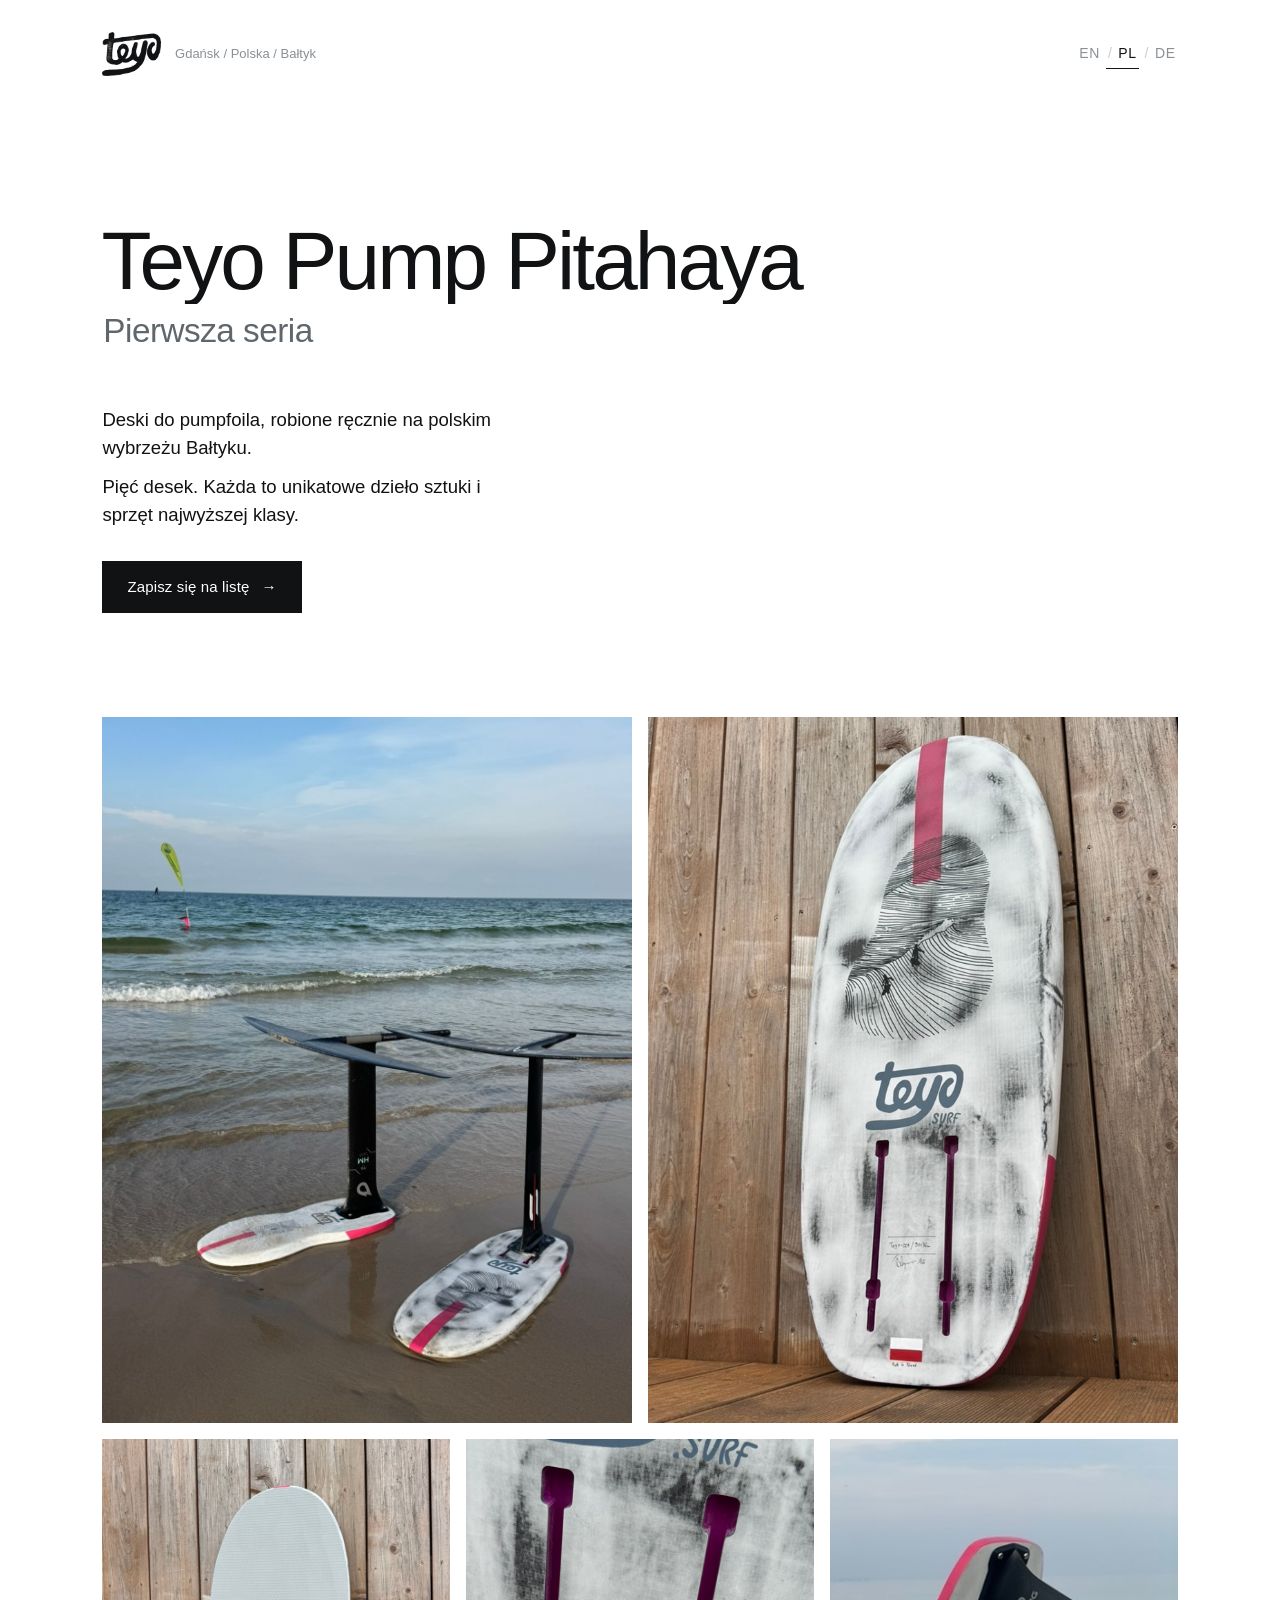
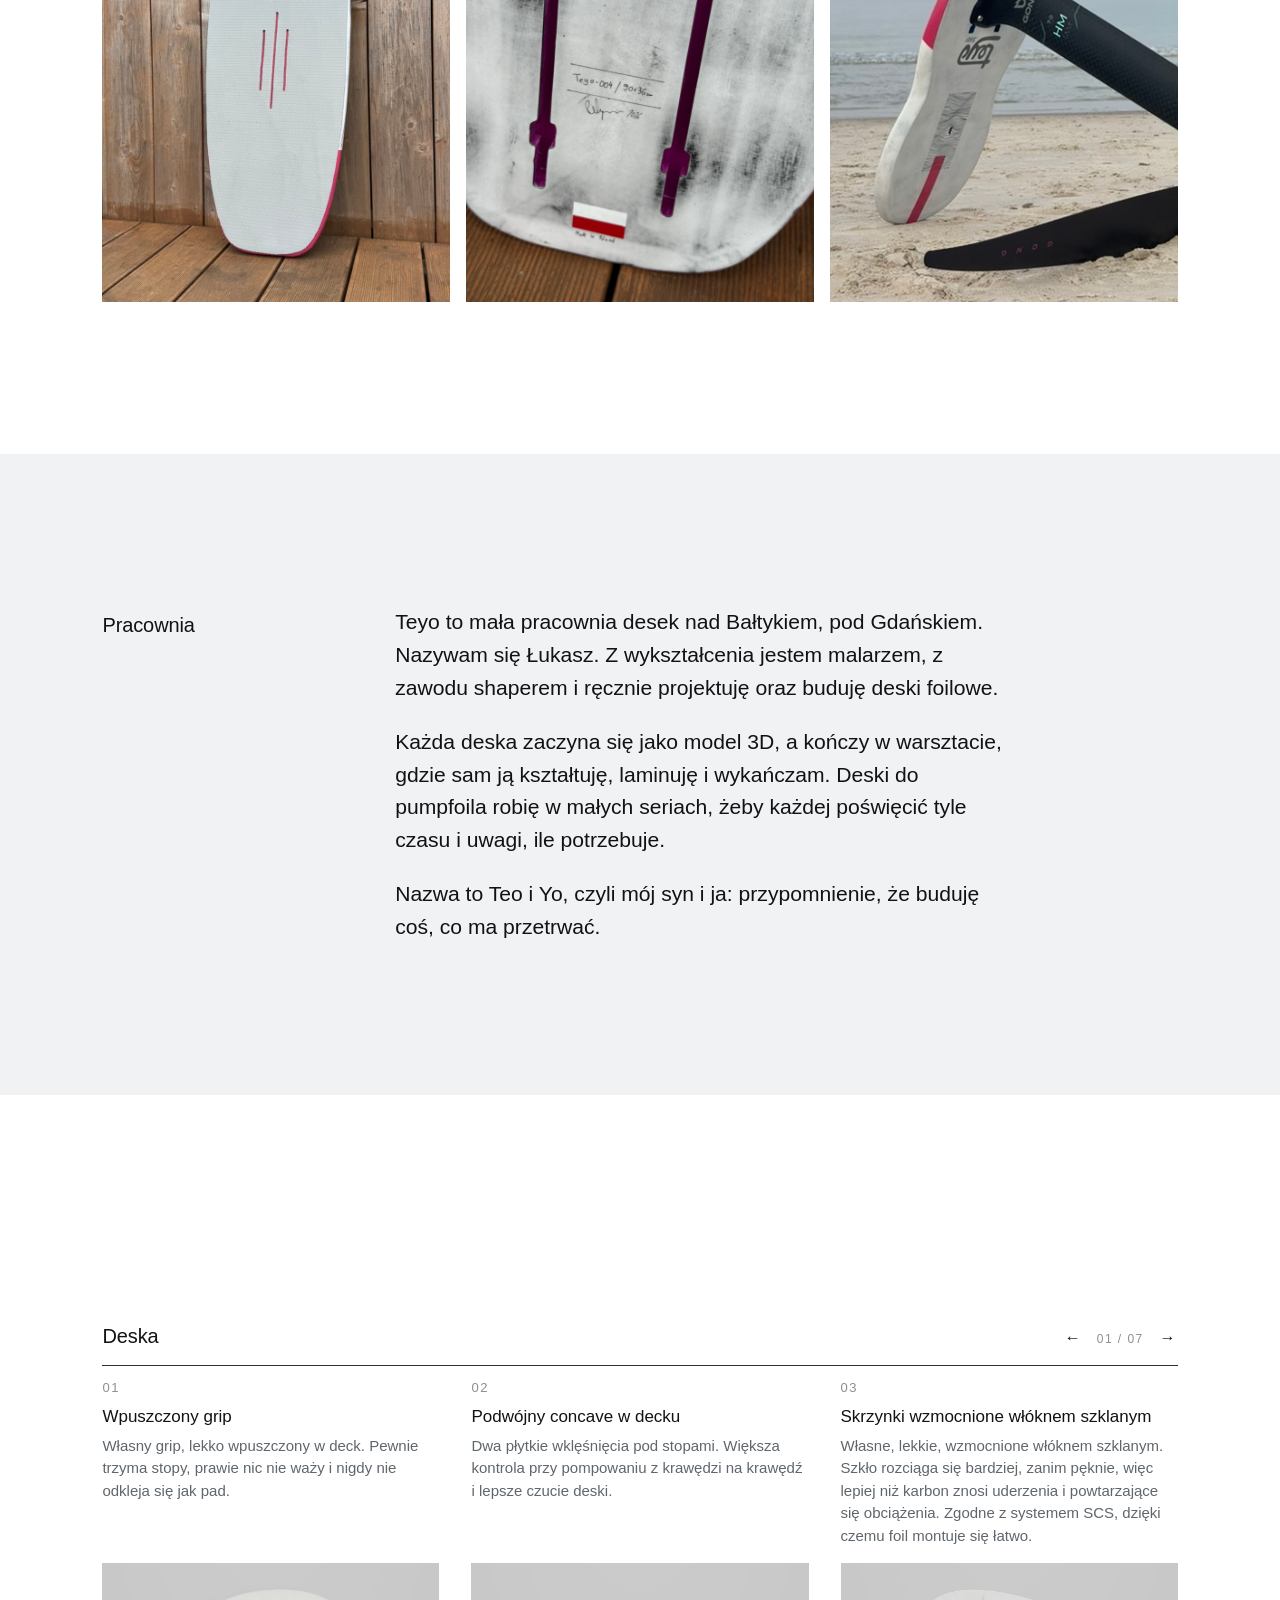
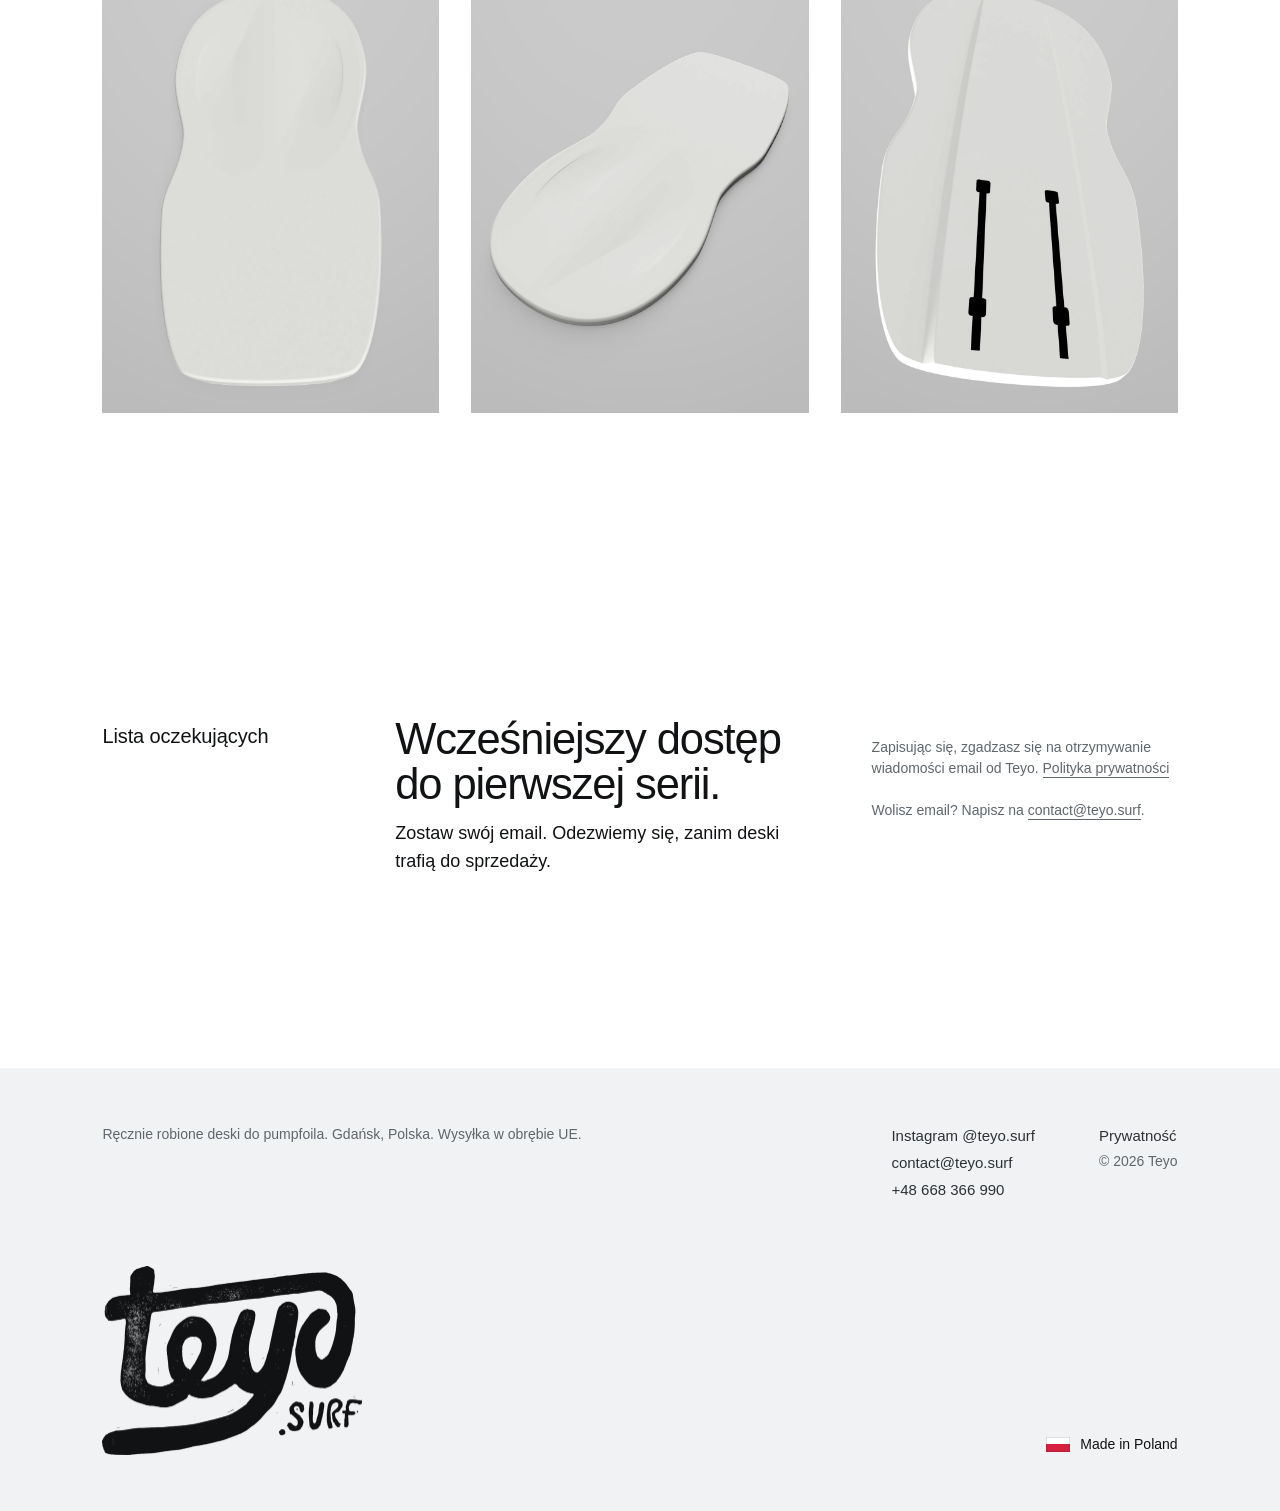
==== commit d7c1290f: "German version, EN/PL/DE switch, agent files (JSON-LD, llms.txt, robots, sitemap), EU shipping, heav" ====
--- a/pl/index.html
+++ b/pl/index.html
@@ -8,6 +8,7 @@
   <link rel="canonical" href="https://teyo.surf/pl/">
   <link rel="alternate" hreflang="en" href="https://teyo.surf/">
   <link rel="alternate" hreflang="pl" href="https://teyo.surf/pl/">
+  <link rel="alternate" hreflang="de" href="https://teyo.surf/de/">
   <link rel="alternate" hreflang="x-default" href="https://teyo.surf/">
   <meta name="theme-color" content="#ffffff">
   <script>document.documentElement.classList.add('js')</script>
@@ -28,7 +29,124 @@
   <meta property="og:locale" content="pl_PL">
   <meta name="twitter:card" content="summary_large_image">
 
-  <link rel="stylesheet" href="../styles.css?v=14">
+  <link rel="stylesheet" href="../styles.css?v=16">
+  <script type="application/ld+json">
+{
+  "@context": "https://schema.org",
+  "@graph": [
+    {
+      "@type": "Organization",
+      "@id": "https://teyo.surf/#teyo",
+      "name": "Teyo",
+      "url": "https://teyo.surf/",
+      "logo": "https://teyo.surf/images/logo-full.png",
+      "image": "https://teyo.surf/images/og.jpg",
+      "legalName": "AHOLA Łukasz Ratajczyk",
+      "taxID": "5832995668",
+      "email": "contact@teyo.surf",
+      "telephone": "+48668366990",
+      "address": {
+        "@type": "PostalAddress",
+        "addressLocality": "Gdańsk",
+        "addressCountry": "PL"
+      },
+      "founder": {
+        "@type": "Person",
+        "name": "Łukasz Ratajczyk",
+        "jobTitle": "Shaper"
+      },
+      "areaServed": {
+        "@type": "AdministrativeArea",
+        "name": "European Union"
+      },
+      "sameAs": [
+        "https://www.instagram.com/teyo.surf/"
+      ],
+      "description": "Teyo to mała pracownia desek nad Bałtykiem, pod Gdańskiem. Deski foilowe projektuje i buduje ręcznie Łukasz, z wykształcenia malarz, z zawodu shaper."
+    },
+    {
+      "@type": "WebSite",
+      "@id": "https://teyo.surf/pl/#website",
+      "url": "https://teyo.surf/pl/",
+      "name": "Teyo",
+      "inLanguage": "pl",
+      "publisher": {
+        "@id": "https://teyo.surf/#teyo"
+      }
+    },
+    {
+      "@type": "Product",
+      "@id": "https://teyo.surf/pl/#pitahaya",
+      "name": "Teyo Pump Pitahaya",
+      "alternateName": "Teyo Pump Pitahaya – Pierwsza seria",
+      "description": "Ręcznie robiona deska do pumpfoila z małej pracowni na polskim wybrzeżu Bałtyku, pod Gdańskiem. Pierwsza seria: pięć numerowanych desek, każda to unikatowe dzieło sztuki i sprzęt najwyższej klasy. Lista oczekujących otwarta. Wysyłka w obrębie UE.",
+      "category": "Pumpfoil board",
+      "url": "https://teyo.surf/pl/",
+      "brand": {
+        "@id": "https://teyo.surf/#teyo"
+      },
+      "manufacturer": {
+        "@id": "https://teyo.surf/#teyo"
+      },
+      "countryOfOrigin": "PL",
+      "image": [
+        "https://teyo.surf/images/photo-1.jpg",
+        "https://teyo.surf/images/photo-2.jpg",
+        "https://teyo.surf/images/photo-3.jpg",
+        "https://teyo.surf/images/photo-4.jpg",
+        "https://teyo.surf/images/photo-5.jpg"
+      ],
+      "additionalProperty": [
+        {
+          "@type": "PropertyValue",
+          "name": "Seria",
+          "value": "Pierwsza seria, 5 numerowanych desek"
+        },
+        {
+          "@type": "PropertyValue",
+          "name": "Status",
+          "value": "Lista oczekujących otwarta, data premiery wkrótce"
+        },
+        {
+          "@type": "PropertyValue",
+          "name": "Mocowanie foila",
+          "value": "Skrzynki zgodne z systemem SCS"
+        },
+        {
+          "@type": "PropertyValue",
+          "name": "Konstrukcja",
+          "value": "Karbonowe powłoki na rdzeniu z pianki PVC o zamkniętych komórkach 80 kg/m³, skrzynki wzmocnione włóknem szklanym"
+        },
+        {
+          "@type": "PropertyValue",
+          "name": "Deck",
+          "value": "Wpuszczony grip, podwójny concave"
+        },
+        {
+          "@type": "PropertyValue",
+          "name": "Spód",
+          "value": "Podłużne wlaminowane kanały"
+        },
+        {
+          "@type": "PropertyValue",
+          "name": "Grafika",
+          "value": "Rysowana ręcznie, inna na każdej desce"
+        },
+        {
+          "@type": "PropertyValue",
+          "name": "Wysyłka",
+          "value": "W obrębie Unii Europejskiej"
+        },
+        {
+          "@type": "PropertyValue",
+          "name": "Wymiary, objętość, waga, cena",
+          "value": "Do ogłoszenia"
+        }
+      ]
+    }
+  ]
+}
+  </script>
 </head>
 <body>
   <a class="skip" href="#waitlist">Przejdź do listy oczekujących</a>
@@ -42,6 +160,7 @@
       <nav class="lang label" aria-label="Język">
         <a href="../" data-lang="en" hreflang="en" lang="en">EN</a>
         <a href="./" data-lang="pl" aria-current="true">PL</a>
+        <a href="../de/" data-lang="de" hreflang="de" lang="de">DE</a>
       </nav>
     </div>
   </header>
@@ -181,6 +300,7 @@
           <!-- END KIT FORM -->
 
           <p class="waitlist__note">Zapisując się, zgadzasz się na otrzymywanie wiadomości email od Teyo. <a href="privacy.html">Polityka prywatności</a></p>
+          <p class="waitlist__note">Wolisz email? Napisz na <a href="mailto:contact@teyo.surf">contact@teyo.surf</a>.</p>
         </div>
         </div>
       </div>
@@ -190,7 +310,7 @@
   <footer class="footer">
     <div class="wrap footer__grid">
       <div>
-        <p class="footer__small">Ręcznie robione deski do pumpfoila. Gdańsk, Polska.</p>
+        <p class="footer__small">Ręcznie robione deski do pumpfoila. Gdańsk, Polska. Wysyłka w obrębie UE.</p>
       </div>
       <ul>
         <li><a href="https://www.instagram.com/teyo.surf/" rel="noopener">Instagram @teyo.surf</a></li>
@@ -219,6 +339,6 @@
     <span class="lightbox__count" aria-live="polite"></span>
   </dialog>
 
-  <script src="../main.js?v=14" defer></script>
+  <script src="../main.js?v=16" defer></script>
 </body>
 </html>
--- a/styles.css
+++ b/styles.css
@@ -128,7 +128,7 @@
 
 .intro__title {
   margin: 0 0 48px -.04em;              /* optical: pull the big T onto the text edge */
-  font-weight: 300;
+  font-weight: 500;
   color: var(--black);
 }
 
@@ -141,6 +141,7 @@
 
 .intro__sub [data-line] {
   margin-top: .3em;
+  font-weight: 400;
   margin-left: .06em;                    /* undo the optical pull for the smaller line */
   font-size: clamp(20px, 4.2vw, 30px);   /* about 0.4 of the name */
   line-height: 1.15;
